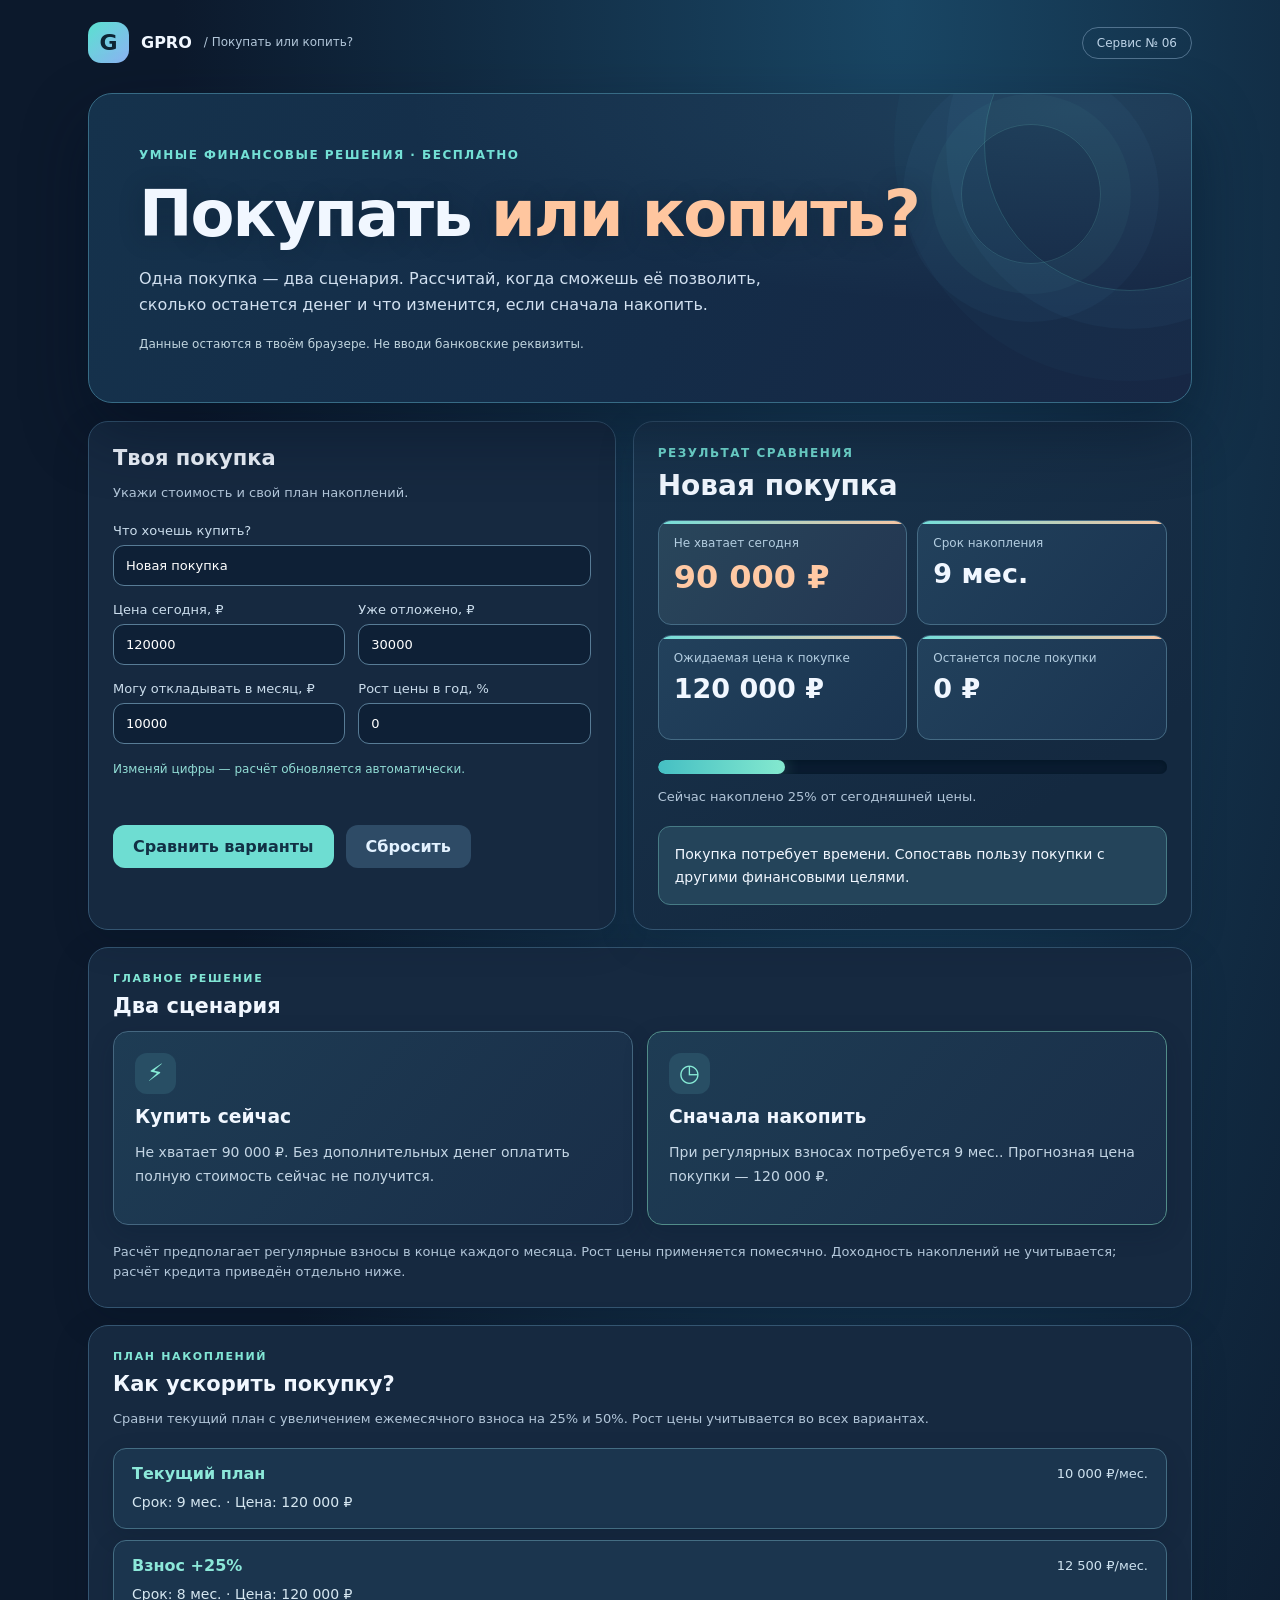
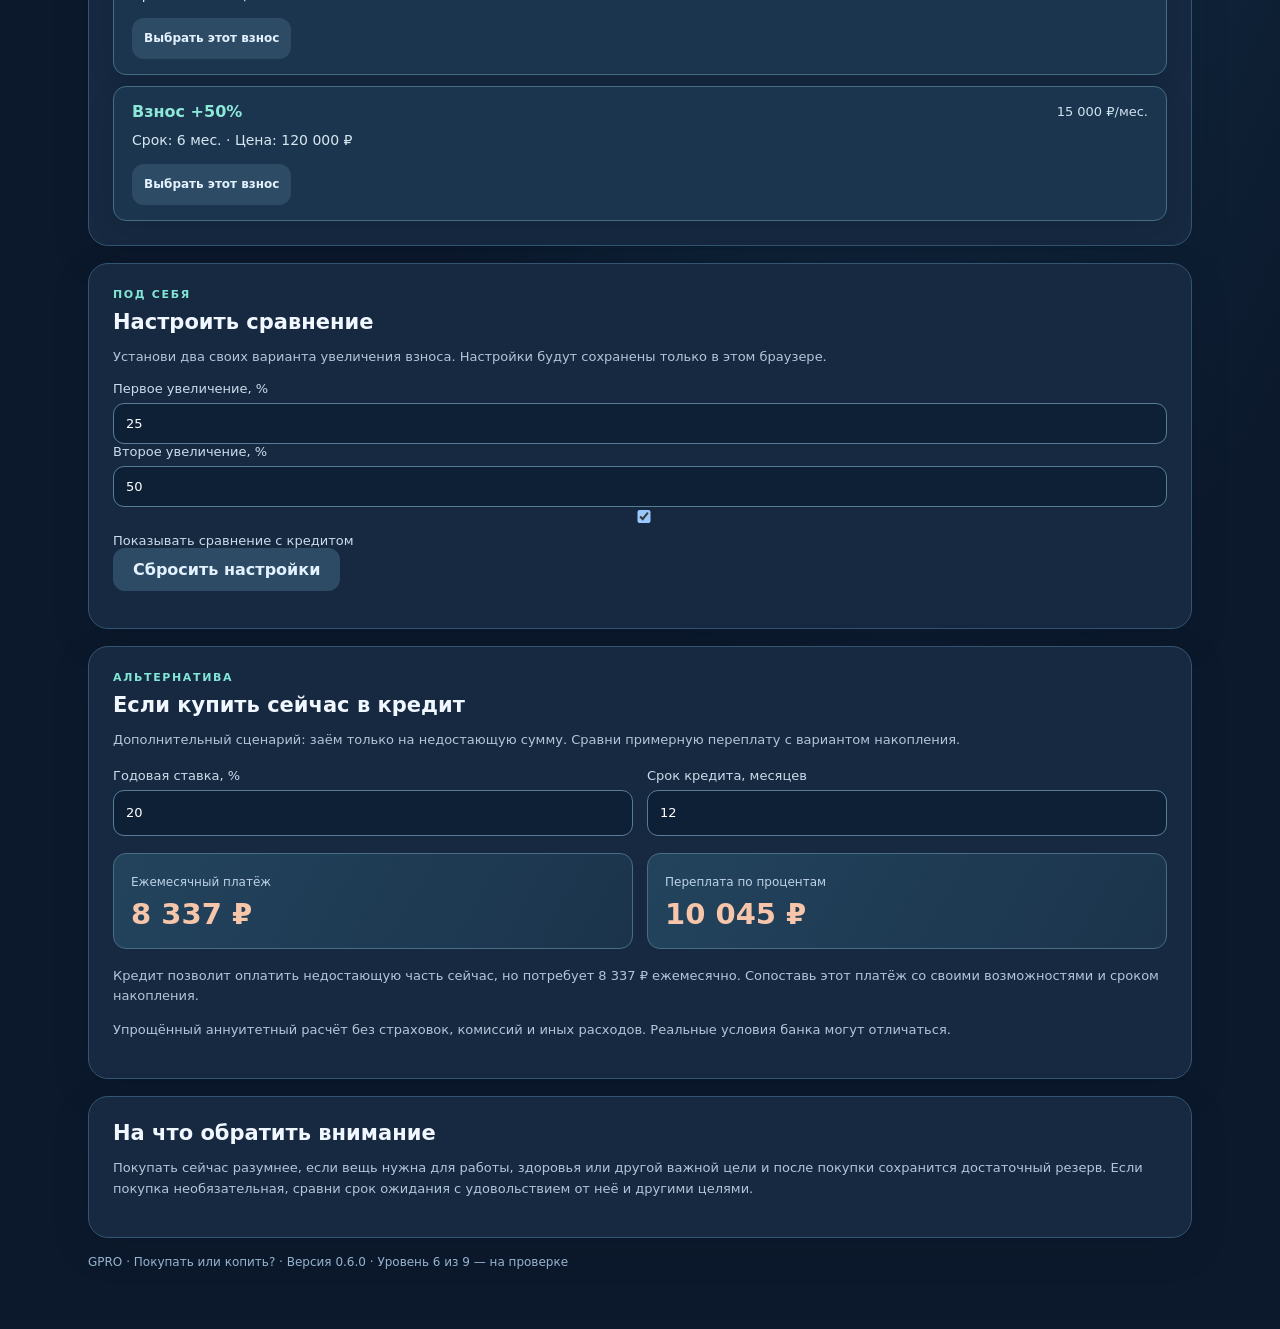
==== buy-or-save/index.html @ be6250c2 "fix(buy-or-save): link credit visibility setting to section" ====
<!doctype html><html lang="ru"><head><meta charset="utf-8"><meta name="viewport" content="width=device-width,initial-scale=1"><meta name="theme-color" content="#102238"><meta name="description" content="Покупать или копить? Бесплатный калькулятор GPRO для планирования крупных покупок."><title>Покупать или копить? — GPRO</title><link rel="stylesheet" href="./css/style.css?v=0.6.0"></head><body><main class="shell"><header class="top"><div class="brand"><span class="mark">G</span><b>GPRO</b><span class="muted">/ Покупать или копить?</span></div><span class="tag">Сервис № 06</span></header><section class="hero"><span class="hero-orbit" aria-hidden="true"></span><span class="eyebrow">Умные финансовые решения · Бесплатно</span><h1>Покупать <em>или копить?</em></h1><p>Одна покупка — два сценария. Рассчитай, когда сможешь её позволить, сколько останется денег и что изменится, если сначала накопить.</p><span class="hint">Данные остаются в твоём браузере. Не вводи банковские реквизиты.</span></section><section class="layout"><section class="panel"><h2>Твоя покупка</h2><p class="muted">Укажи стоимость и свой план накоплений.</p><form id="calculator"><label>Что хочешь купить?<input id="item" maxlength="75" placeholder="Например, ноутбук" value="Новая покупка"></label><div class="two"><label>Цена сегодня, ₽<input id="price" type="number" min="1" max="1000000000" step="0.01" value="120000" required></label><label>Уже отложено, ₽<input id="savings" type="number" min="0" max="1000000000" step="0.01" value="30000" required></label></div><div class="two"><label>Могу откладывать в месяц, ₽<input id="monthly" type="number" min="0" max="1000000000" step="0.01" value="10000" required></label><label>Рост цены в год, %<input id="growth" type="number" min="-30" max="100" step="0.1" value="0" required></label></div><p class="form-tip">Изменяй цифры — расчёт обновляется автоматически.</p><p class="error" id="error" role="alert"></p><div class="actions"><button class="button" type="submit">Сравнить варианты</button><button class="button secondary" type="button" id="reset">Сбросить</button></div></form></section><section class="panel output" aria-live="polite"><span class="eyebrow">Результат сравнения</span><h2 id="purchaseTitle">Новая покупка</h2><div class="metrics"><article class="metric-primary"><span>Не хватает сегодня</span><strong id="shortfall">—</strong></article><article><span>Срок накопления</span><strong id="months">—</strong></article><article><span>Ожидаемая цена к покупке</span><strong id="futurePrice">—</strong></article><article><span>Останется после покупки</span><strong id="remaining">—</strong></article></div><div class="meter" role="progressbar" aria-label="Накоплено к текущей цене" aria-valuemin="0" aria-valuemax="100" aria-valuenow="0" id="meter"><span id="fill"></span></div><p class="muted" id="progressText">Введи параметры для расчёта.</p><div class="advice" id="advice">Проверь, как эта покупка вписывается в твой бюджет.</div></section></section><section class="panel comparison"><span class="section-label">Главное решение</span><h2>Два сценария</h2><div class="scenario-grid"><article><span class="scenario-icon">⚡</span><h3>Купить сейчас</h3><p id="nowResult">Результат появится после расчёта.</p></article><article><span class="scenario-icon">◷</span><h3>Сначала накопить</h3><p id="waitResult">Результат появится после расчёта.</p></article></div><p class="muted">Расчёт предполагает регулярные взносы в конце каждого месяца. Рост цены применяется помесячно. Доходность накоплений не учитывается; расчёт кредита приведён отдельно ниже.</p></section><section class="panel alternatives"><span class="section-label">План накоплений</span><h2>Как ускорить покупку?</h2><p class="muted">Сравни текущий план с увеличением ежемесячного взноса на 25% и 50%. Рост цены учитывается во всех вариантах.</p><div id="alternativeRows" class="alternatives-list" aria-live="polite"></div></section><section class="panel personal"><span class="section-label">Под себя</span><h2>Настроить сравнение</h2><p class="muted">Установи два своих варианта увеличения взноса. Настройки будут сохранены только в этом браузере.</p><div class="personal-grid"><label>Первое увеличение, %<input id="increaseOne" type="number" min="1" max="300" step="1" value="25"></label><label>Второе увеличение, %<input id="increaseTwo" type="number" min="1" max="300" step="1" value="50"></label></div><label class="check-line"><input type="checkbox" id="showLoan" checked><span>Показывать сравнение с кредитом</span></label><div class="personal-actions"><button type="button" class="button secondary" id="resetPersonal">Сбросить настройки</button></div><p class="muted" id="personalStatus" role="status"></p></section><section class="panel credit" id="loanSection"><span class="section-label">Альтернатива</span><h2>Если купить сейчас в кредит</h2><p class="muted">Дополнительный сценарий: заём только на недостающую сумму. Сравни примерную переплату с вариантом накопления.</p><div class="credit-fields"><label>Годовая ставка, %<input id="loanRate" type="number" min="0" max="100" step="0.1" value="20"></label><label>Срок кредита, месяцев<input id="loanTerm" type="number" min="1" max="120" step="1" value="12"></label></div><div class="credit-stats"><div><span>Ежемесячный платёж</span><strong id="loanPayment">—</strong></div><div><span>Переплата по процентам</span><strong id="loanOverpayment">—</strong></div></div><p class="muted" id="loanAdvice">Укажи ставку и срок кредита для сравнения.</p><p class="muted">Упрощённый аннуитетный расчёт без страховок, комиссий и иных расходов. Реальные условия банка могут отличаться.</p></section><section class="panel"><h2>На что обратить внимание</h2><p class="muted">Покупать сейчас разумнее, если вещь нужна для работы, здоровья или другой важной цели и после покупки сохранится достаточный резерв. Если покупка необязательная, сравни срок ожидания с удовольствием от неё и другими целями.</p></section><footer>GPRO · Покупать или копить? · Версия 0.6.0 · Уровень 6 из 9 — на проверке</footer></main><script src="./js/app.js?v=0.6.0"></script></body></html>
---- buy-or-save/css/style.css ----
:root{font-family:Inter,system-ui,-apple-system,Segoe UI,sans-serif;background:#0c192c;color:#f1f7ff;color-scheme:dark}*{box-sizing:border-box}body{margin:0;background:radial-gradient(ellipse at 70% 0%,#194664 0%,transparent 57%),#0c192c}button,input{font:inherit}.shell{max-width:1140px;margin:auto;padding:22px 18px 60px}.top,.brand,.actions{display:flex;align-items:center;gap:12px}.top{justify-content:space-between}.brand .muted{font-size:12px}.mark{display:grid;place-items:center;background:linear-gradient(135deg,#5ae1d0,#8db2f4);color:#0d2534;width:41px;height:41px;border-radius:13px;font-size:22px;font-weight:900}.tag{font-size:12px;color:#bcd2e6;border:1px solid #51728e;border-radius:50px;padding:8px 14px}.muted{color:#b2c6d9;line-height:1.6;font-size:13px}.hero{position:relative;overflow:hidden;border:1px solid #376b85;border-radius:24px;background:linear-gradient(118deg,#15324c,#142c48 55%,#172744);padding:clamp(24px,5vw,50px);margin:30px 0 18px;box-shadow:0 20px 52px #040e1f66}.hero:after{content:"";position:absolute;right:-85px;top:-95px;width:290px;height:290px;border:1px solid #69dcd734;border-radius:50%;box-shadow:0 0 0 38px #66bce80b,0 0 0 90px #66bce806}.eyebrow{color:#73e0d5;font-size:12px;letter-spacing:1.5px;text-transform:uppercase;font-weight:800}h1{font-size:clamp(38px,6vw,64px);letter-spacing:-2px;line-height:1.05;margin:18px 0}h1 em{font-style:normal;color:#f5be93}.hero p{font-size:16px;max-width:670px;color:#d1e0f0;line-height:1.6}.hint{font-size:12px;color:#c1d5df}.layout{display:grid;grid-template-columns:1fr 1.06fr;gap:17px}.panel{background:#162940;border:1px solid #345571;border-radius:20px;padding:24px;margin-bottom:17px;min-width:0}.panel h2{margin:0 0 13px;font-size:21px}form{display:grid;gap:16px;margin-top:19px}label{display:grid;gap:7px;font-size:13px;color:#cbddec}.two{display:grid;grid-template-columns:repeat(2,minmax(0,1fr));gap:13px}input{width:100%;min-width:0;border:1px solid #587c96;border-radius:11px;background:#0e2036;color:#fff;padding:12px}input:focus-visible,button:focus-visible{outline:2px solid #70dbd3;outline-offset:2px}.button{border:0;border-radius:12px;background:#6eddd2;color:#123045;font-weight:800;padding:12px 20px;cursor:pointer}.button.secondary{background:#2e4b66;color:#e3f2ff}.error{color:#ffaf9c;min-height:15px;font-size:13px;margin:0}.metrics{display:grid;grid-template-columns:repeat(2,minmax(0,1fr));gap:10px;margin:18px 0}.metrics article{background:#1c3651;border:1px solid #456b84;border-radius:13px;padding:15px}.metrics span{display:block;color:#b3cde0;font-size:12px}.metrics strong{font-size:clamp(19px,3vw,27px);display:block;overflow-wrap:anywhere;margin-top:8px}.metrics article:first-child strong{color:#ffc9a4}.meter{background:#0a1c30;border-radius:30px;height:12px;overflow:hidden;margin-top:20px}.meter span{display:block;width:0%;height:100%;border-radius:30px;background:linear-gradient(90deg,#3bafc0,#84dfce)}.advice{background:#24445a;border:1px solid #477b85;border-radius:12px;padding:16px;font-size:14px;line-height:1.6;margin-top:18px}.scenario-grid{display:grid;grid-template-columns:repeat(2,minmax(0,1fr));gap:14px}.scenario-grid article{border:1px solid #456780;background:#1a334e;border-radius:15px;padding:21px}.scenario-grid h3{margin:12px 0}.scenario-grid p{color:#c3d5e4;line-height:1.7;font-size:14px}.scenario-icon{display:grid;place-items:center;background:#284e64;border-radius:12px;width:41px;height:41px;color:#87ebd6;font-size:24px}.comparison>.muted{margin:17px 0 0}footer{font-size:12px;color:#97b4ce}@media(max-width:770px){.layout{grid-template-columns:1fr}.shell{padding:15px 13px 45px}.panel{padding:19px}.hero{margin-top:24px}}@media(max-width:450px){.two,.scenario-grid{grid-template-columns:1fr}.hero h1{letter-spacing:-1px}.actions .button{flex:1}.brand .muted{display:none}}@media(hover:hover){.button:hover{filter:brightness(1.07)}}@media(prefers-reduced-motion:reduce){*{scroll-behavior:auto!important}}
.credit-fields,.credit-stats{display:grid;grid-template-columns:repeat(2,minmax(0,1fr));gap:14px;margin:17px 0}.credit-fields input{min-height:46px}.credit-stats>div{background:#1d3954;border:1px solid #496d86;padding:17px;border-radius:13px}.credit-stats span{font-size:12px;color:#bdd2e6}.credit-stats strong{display:block;overflow-wrap:anywhere;font-size:clamp(20px,3vw,29px);color:#f7c6aa;margin-top:7px}@media(max-width:490px){.credit-fields,.credit-stats{grid-template-columns:1fr}}

/* Level 3: contribution alternatives */
.alternatives-list{display:grid;gap:11px;margin-top:18px}.alternative-row{background:#1b354e;border:1px solid #446d83;border-radius:13px;padding:15px 18px}.alternative-heading{display:flex;justify-content:space-between;align-items:center;gap:12px;flex-wrap:wrap}.alternative-heading strong{color:#8ce8d9}.alternative-heading span{font-size:13px;color:#cee2ef}.alternative-row p{font-size:14px;color:#d6e7f1;margin:9px 0 0;line-height:1.5}@media(max-width:460px){.alternative-heading{align-items:flex-start;flex-direction:column;gap:5px}}

/* Level 4: instant calculation and one-click scenario selection */
.form-tip{font-size:12px;line-height:1.5;color:#91dcd4;margin:0}.apply-alternative{font-size:12px;padding:9px 12px;margin-top:13px;min-height:41px}.alternative-row:focus-within{border-color:#73dacd}.button:active{transform:translateY(1px)}@media(max-width:450px){.apply-alternative{width:100%}}

/* Level 5: visual polish of approved design #4 */
.hero{position:relative;isolation:isolate;box-shadow:0 28px 65px #04102077}
.hero:before{content:"";position:absolute;inset:0;background:radial-gradient(ellipse at 90% 5%,#4b9cb333,transparent 48%);pointer-events:none;z-index:-1}
.hero-orbit{position:absolute;width:140px;height:140px;border-radius:50%;right:90px;top:30px;border:1px solid #7bdfd42e;box-shadow:0 0 0 30px #6adaca0a,0 0 0 58px #73c2eb09;pointer-events:none}
.hero h1{position:relative;text-shadow:0 2px 25px #09152350}
.hero h1 em{color:#ffc69f}
.panel{box-shadow:0 12px 36px #05142530}
.section-label{display:block;font-size:11px;letter-spacing:1.65px;text-transform:uppercase;font-weight:800;color:#81e6d5;margin-bottom:9px}
.output{background:linear-gradient(145deg,#19344d,#142940 75%)}
.output>.eyebrow{display:block;margin-bottom:9px}
.output h2{font-size:clamp(21px,3vw,28px);overflow-wrap:anywhere}
.metrics article{position:relative;overflow:hidden;background:linear-gradient(130deg,#22415c,#1a3450);min-height:105px}
.metrics article:before{content:"";position:absolute;left:0;right:0;top:0;height:3px;background:linear-gradient(90deg,#73deda,#f7c5a3)}
.metrics article.metric-primary{background:linear-gradient(125deg,#29465b,#233651)}
.metrics .metric-primary strong{color:#ffd0a9;font-size:clamp(24px,3.7vw,32px)}
.meter{height:14px;box-shadow:inset 0 2px 6px #041727}
.meter span{background:linear-gradient(90deg,#45bfc3,#84e9cf);box-shadow:0 0 17px #7decd153;transition:width .24s ease}
.scenario-grid article{background:linear-gradient(130deg,#1e3c54,#192e48);box-shadow:0 8px 24px #06172b33}
.scenario-grid article:nth-child(2){border-color:#528d89}
.alternative-row{transition:border-color .18s ease,transform .18s ease;box-shadow:0 7px 24px #03122425}
.credit-stats>div{background:linear-gradient(120deg,#23435d,#1b344c)}
@media(hover:hover){.alternative-row:hover{border-color:#78cecd;transform:translateY(-1px)}}
@media(max-width:520px){.hero-orbit{right:-30px;top:25px}.metrics article{min-height:93px}.hero h1{letter-spacing:-1.3px}}
@media(prefers-reduced-motion:reduce){.meter span,.alternative-row{transition:none}}
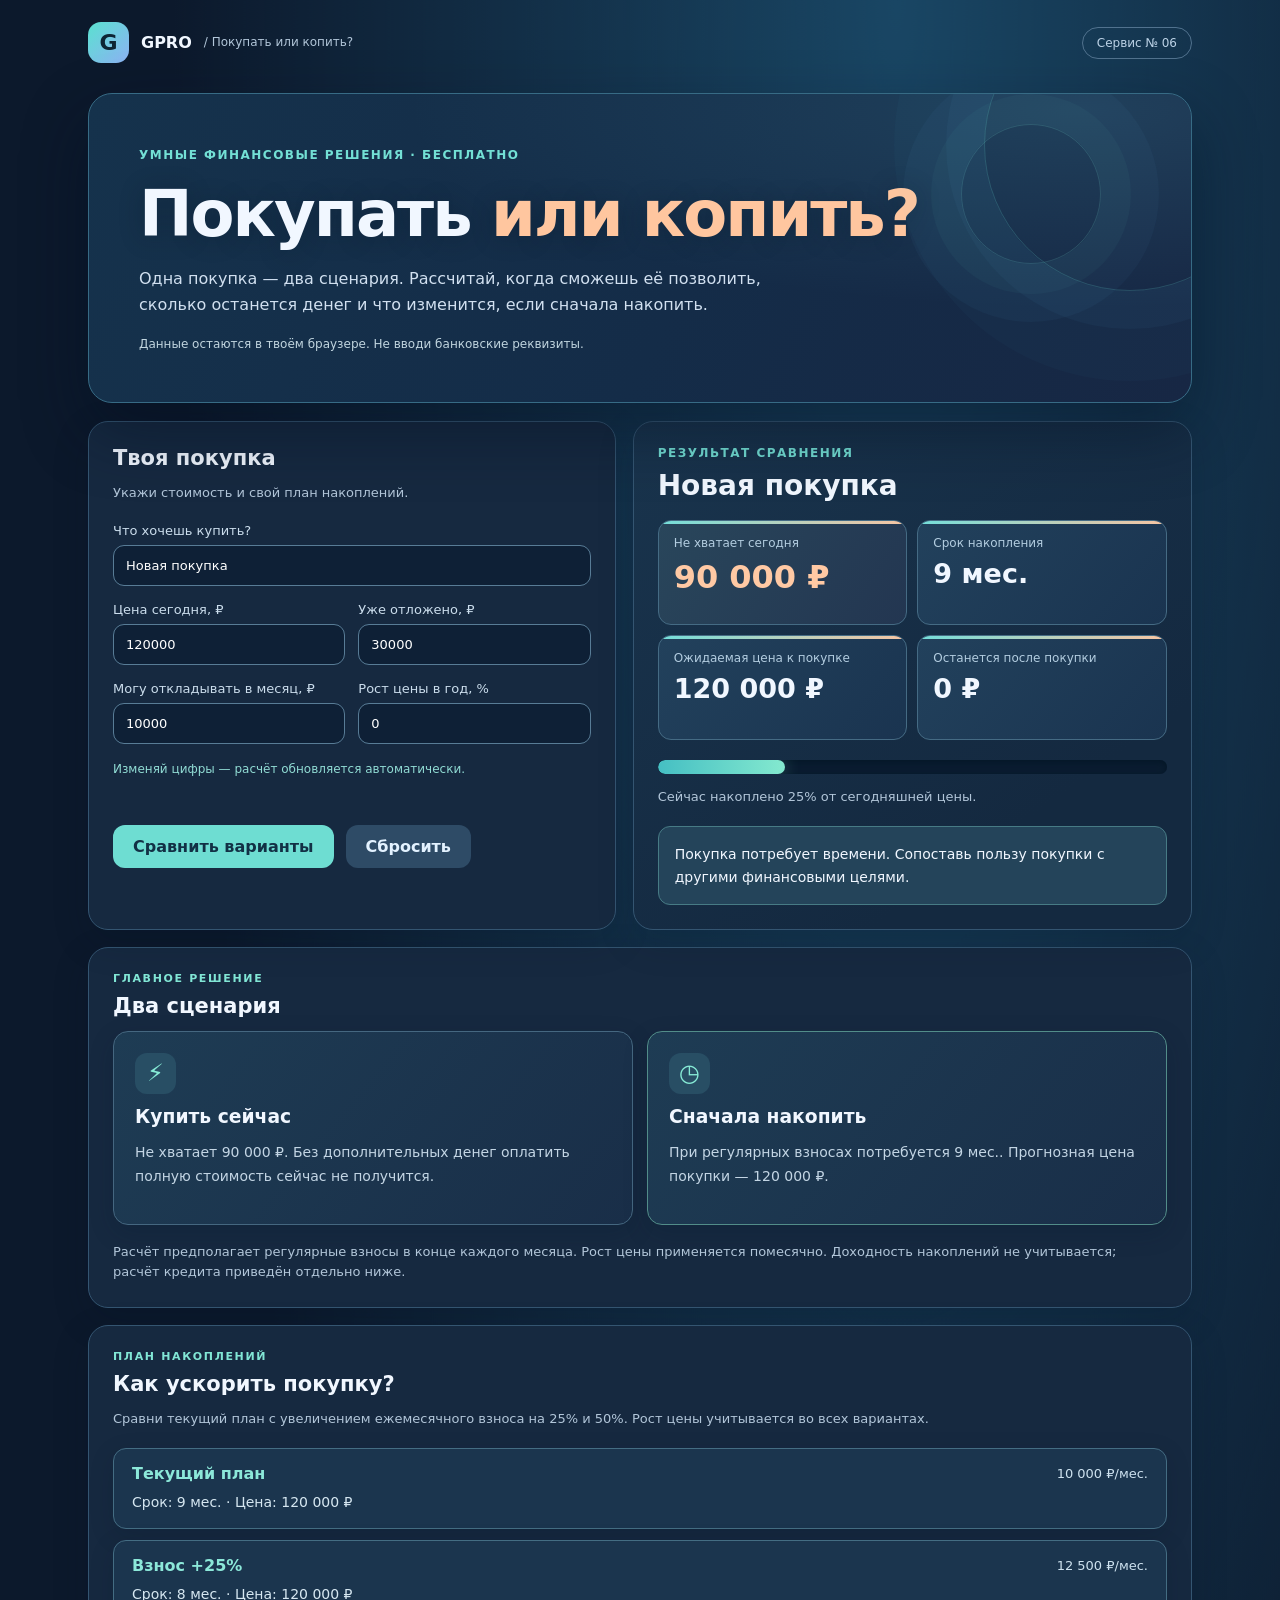
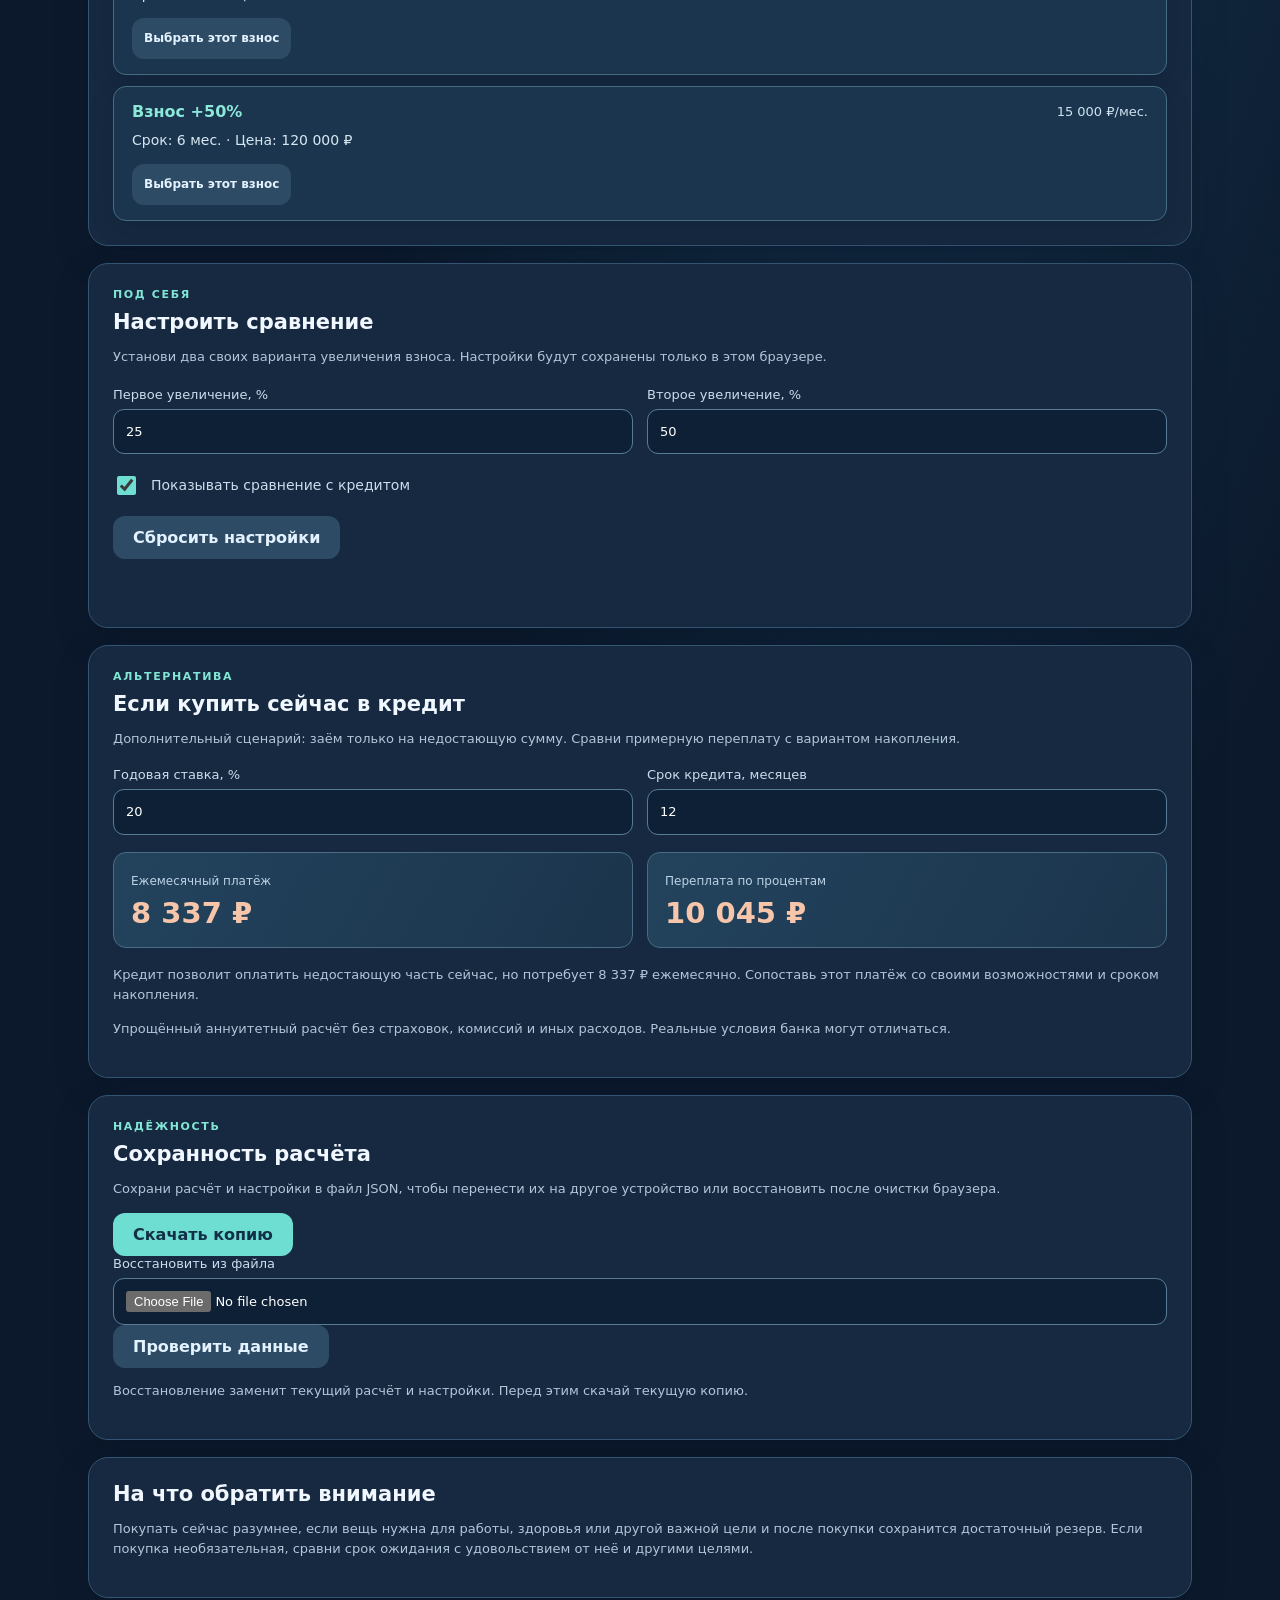
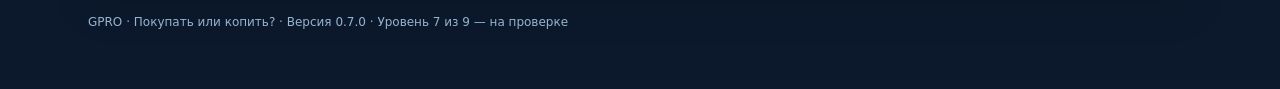
==== commit f46c2320: "feat(buy-or-save): level seven backup and integrity UI" ====
--- a/buy-or-save/index.html
+++ b/buy-or-save/index.html
@@ -1 +1 @@
-<!doctype html><html lang="ru"><head><meta charset="utf-8"><meta name="viewport" content="width=device-width,initial-scale=1"><meta name="theme-color" content="#102238"><meta name="description" content="Покупать или копить? Бесплатный калькулятор GPRO для планирования крупных покупок."><title>Покупать или копить? — GPRO</title><link rel="stylesheet" href="./css/style.css?v=0.6.0"></head><body><main class="shell"><header class="top"><div class="brand"><span class="mark">G</span><b>GPRO</b><span class="muted">/ Покупать или копить?</span></div><span class="tag">Сервис № 06</span></header><section class="hero"><span class="hero-orbit" aria-hidden="true"></span><span class="eyebrow">Умные финансовые решения · Бесплатно</span><h1>Покупать <em>или копить?</em></h1><p>Одна покупка — два сценария. Рассчитай, когда сможешь её позволить, сколько останется денег и что изменится, если сначала накопить.</p><span class="hint">Данные остаются в твоём браузере. Не вводи банковские реквизиты.</span></section><section class="layout"><section class="panel"><h2>Твоя покупка</h2><p class="muted">Укажи стоимость и свой план накоплений.</p><form id="calculator"><label>Что хочешь купить?<input id="item" maxlength="75" placeholder="Например, ноутбук" value="Новая покупка"></label><div class="two"><label>Цена сегодня, ₽<input id="price" type="number" min="1" max="1000000000" step="0.01" value="120000" required></label><label>Уже отложено, ₽<input id="savings" type="number" min="0" max="1000000000" step="0.01" value="30000" required></label></div><div class="two"><label>Могу откладывать в месяц, ₽<input id="monthly" type="number" min="0" max="1000000000" step="0.01" value="10000" required></label><label>Рост цены в год, %<input id="growth" type="number" min="-30" max="100" step="0.1" value="0" required></label></div><p class="form-tip">Изменяй цифры — расчёт обновляется автоматически.</p><p class="error" id="error" role="alert"></p><div class="actions"><button class="button" type="submit">Сравнить варианты</button><button class="button secondary" type="button" id="reset">Сбросить</button></div></form></section><section class="panel output" aria-live="polite"><span class="eyebrow">Результат сравнения</span><h2 id="purchaseTitle">Новая покупка</h2><div class="metrics"><article class="metric-primary"><span>Не хватает сегодня</span><strong id="shortfall">—</strong></article><article><span>Срок накопления</span><strong id="months">—</strong></article><article><span>Ожидаемая цена к покупке</span><strong id="futurePrice">—</strong></article><article><span>Останется после покупки</span><strong id="remaining">—</strong></article></div><div class="meter" role="progressbar" aria-label="Накоплено к текущей цене" aria-valuemin="0" aria-valuemax="100" aria-valuenow="0" id="meter"><span id="fill"></span></div><p class="muted" id="progressText">Введи параметры для расчёта.</p><div class="advice" id="advice">Проверь, как эта покупка вписывается в твой бюджет.</div></section></section><section class="panel comparison"><span class="section-label">Главное решение</span><h2>Два сценария</h2><div class="scenario-grid"><article><span class="scenario-icon">⚡</span><h3>Купить сейчас</h3><p id="nowResult">Результат появится после расчёта.</p></article><article><span class="scenario-icon">◷</span><h3>Сначала накопить</h3><p id="waitResult">Результат появится после расчёта.</p></article></div><p class="muted">Расчёт предполагает регулярные взносы в конце каждого месяца. Рост цены применяется помесячно. Доходность накоплений не учитывается; расчёт кредита приведён отдельно ниже.</p></section><section class="panel alternatives"><span class="section-label">План накоплений</span><h2>Как ускорить покупку?</h2><p class="muted">Сравни текущий план с увеличением ежемесячного взноса на 25% и 50%. Рост цены учитывается во всех вариантах.</p><div id="alternativeRows" class="alternatives-list" aria-live="polite"></div></section><section class="panel personal"><span class="section-label">Под себя</span><h2>Настроить сравнение</h2><p class="muted">Установи два своих варианта увеличения взноса. Настройки будут сохранены только в этом браузере.</p><div class="personal-grid"><label>Первое увеличение, %<input id="increaseOne" type="number" min="1" max="300" step="1" value="25"></label><label>Второе увеличение, %<input id="increaseTwo" type="number" min="1" max="300" step="1" value="50"></label></div><label class="check-line"><input type="checkbox" id="showLoan" checked><span>Показывать сравнение с кредитом</span></label><div class="personal-actions"><button type="button" class="button secondary" id="resetPersonal">Сбросить настройки</button></div><p class="muted" id="personalStatus" role="status"></p></section><section class="panel credit" id="loanSection"><span class="section-label">Альтернатива</span><h2>Если купить сейчас в кредит</h2><p class="muted">Дополнительный сценарий: заём только на недостающую сумму. Сравни примерную переплату с вариантом накопления.</p><div class="credit-fields"><label>Годовая ставка, %<input id="loanRate" type="number" min="0" max="100" step="0.1" value="20"></label><label>Срок кредита, месяцев<input id="loanTerm" type="number" min="1" max="120" step="1" value="12"></label></div><div class="credit-stats"><div><span>Ежемесячный платёж</span><strong id="loanPayment">—</strong></div><div><span>Переплата по процентам</span><strong id="loanOverpayment">—</strong></div></div><p class="muted" id="loanAdvice">Укажи ставку и срок кредита для сравнения.</p><p class="muted">Упрощённый аннуитетный расчёт без страховок, комиссий и иных расходов. Реальные условия банка могут отличаться.</p></section><section class="panel"><h2>На что обратить внимание</h2><p class="muted">Покупать сейчас разумнее, если вещь нужна для работы, здоровья или другой важной цели и после покупки сохранится достаточный резерв. Если покупка необязательная, сравни срок ожидания с удовольствием от неё и другими целями.</p></section><footer>GPRO · Покупать или копить? · Версия 0.6.0 · Уровень 6 из 9 — на проверке</footer></main><script src="./js/app.js?v=0.6.0"></script></body></html>+<!doctype html><html lang="ru"><head><meta charset="utf-8"><meta name="viewport" content="width=device-width,initial-scale=1"><meta name="theme-color" content="#102238"><meta name="description" content="Покупать или копить? Бесплатный калькулятор GPRO для планирования крупных покупок."><title>Покупать или копить? — GPRO</title><link rel="stylesheet" href="./css/style.css?v=0.7.0"></head><body><main class="shell"><header class="top"><div class="brand"><span class="mark">G</span><b>GPRO</b><span class="muted">/ Покупать или копить?</span></div><span class="tag">Сервис № 06</span></header><section class="hero"><span class="hero-orbit" aria-hidden="true"></span><span class="eyebrow">Умные финансовые решения · Бесплатно</span><h1>Покупать <em>или копить?</em></h1><p>Одна покупка — два сценария. Рассчитай, когда сможешь её позволить, сколько останется денег и что изменится, если сначала накопить.</p><span class="hint">Данные остаются в твоём браузере. Не вводи банковские реквизиты.</span></section><section class="layout"><section class="panel"><h2>Твоя покупка</h2><p class="muted">Укажи стоимость и свой план накоплений.</p><form id="calculator"><label>Что хочешь купить?<input id="item" maxlength="75" placeholder="Например, ноутбук" value="Новая покупка"></label><div class="two"><label>Цена сегодня, ₽<input id="price" type="number" min="1" max="1000000000" step="0.01" value="120000" required></label><label>Уже отложено, ₽<input id="savings" type="number" min="0" max="1000000000" step="0.01" value="30000" required></label></div><div class="two"><label>Могу откладывать в месяц, ₽<input id="monthly" type="number" min="0" max="1000000000" step="0.01" value="10000" required></label><label>Рост цены в год, %<input id="growth" type="number" min="-30" max="100" step="0.1" value="0" required></label></div><p class="form-tip">Изменяй цифры — расчёт обновляется автоматически.</p><p class="error" id="error" role="alert"></p><div class="actions"><button class="button" type="submit">Сравнить варианты</button><button class="button secondary" type="button" id="reset">Сбросить</button></div></form></section><section class="panel output" aria-live="polite"><span class="eyebrow">Результат сравнения</span><h2 id="purchaseTitle">Новая покупка</h2><div class="metrics"><article class="metric-primary"><span>Не хватает сегодня</span><strong id="shortfall">—</strong></article><article><span>Срок накопления</span><strong id="months">—</strong></article><article><span>Ожидаемая цена к покупке</span><strong id="futurePrice">—</strong></article><article><span>Останется после покупки</span><strong id="remaining">—</strong></article></div><div class="meter" role="progressbar" aria-label="Накоплено к текущей цене" aria-valuemin="0" aria-valuemax="100" aria-valuenow="0" id="meter"><span id="fill"></span></div><p class="muted" id="progressText">Введи параметры для расчёта.</p><div class="advice" id="advice">Проверь, как эта покупка вписывается в твой бюджет.</div></section></section><section class="panel comparison"><span class="section-label">Главное решение</span><h2>Два сценария</h2><div class="scenario-grid"><article><span class="scenario-icon">⚡</span><h3>Купить сейчас</h3><p id="nowResult">Результат появится после расчёта.</p></article><article><span class="scenario-icon">◷</span><h3>Сначала накопить</h3><p id="waitResult">Результат появится после расчёта.</p></article></div><p class="muted">Расчёт предполагает регулярные взносы в конце каждого месяца. Рост цены применяется помесячно. Доходность накоплений не учитывается; расчёт кредита приведён отдельно ниже.</p></section><section class="panel alternatives"><span class="section-label">План накоплений</span><h2>Как ускорить покупку?</h2><p class="muted">Сравни текущий план с увеличением ежемесячного взноса на 25% и 50%. Рост цены учитывается во всех вариантах.</p><div id="alternativeRows" class="alternatives-list" aria-live="polite"></div></section><section class="panel personal"><span class="section-label">Под себя</span><h2>Настроить сравнение</h2><p class="muted">Установи два своих варианта увеличения взноса. Настройки будут сохранены только в этом браузере.</p><div class="personal-grid"><label>Первое увеличение, %<input id="increaseOne" type="number" min="1" max="300" step="1" value="25"></label><label>Второе увеличение, %<input id="increaseTwo" type="number" min="1" max="300" step="1" value="50"></label></div><label class="check-line"><input type="checkbox" id="showLoan" checked><span>Показывать сравнение с кредитом</span></label><div class="personal-actions"><button type="button" class="button secondary" id="resetPersonal">Сбросить настройки</button></div><p class="muted" id="personalStatus" role="status"></p></section><section class="panel credit" id="loanSection"><span class="section-label">Альтернатива</span><h2>Если купить сейчас в кредит</h2><p class="muted">Дополнительный сценарий: заём только на недостающую сумму. Сравни примерную переплату с вариантом накопления.</p><div class="credit-fields"><label>Годовая ставка, %<input id="loanRate" type="number" min="0" max="100" step="0.1" value="20"></label><label>Срок кредита, месяцев<input id="loanTerm" type="number" min="1" max="120" step="1" value="12"></label></div><div class="credit-stats"><div><span>Ежемесячный платёж</span><strong id="loanPayment">—</strong></div><div><span>Переплата по процентам</span><strong id="loanOverpayment">—</strong></div></div><p class="muted" id="loanAdvice">Укажи ставку и срок кредита для сравнения.</p><p class="muted">Упрощённый аннуитетный расчёт без страховок, комиссий и иных расходов. Реальные условия банка могут отличаться.</p></section><section class="panel backup"><span class="section-label">Надёжность</span><h2>Сохранность расчёта</h2><p class="muted">Сохрани расчёт и настройки в файл JSON, чтобы перенести их на другое устройство или восстановить после очистки браузера.</p><div class="backup-actions"><button id="exportData" type="button" class="button">Скачать копию</button><label class="import-label">Восстановить из файла<input id="importData" type="file" accept=".json,application/json"></label><button id="validateData" type="button" class="button secondary">Проверить данные</button></div><p id="backupStatus" role="status" class="muted"></p><p class="muted">Восстановление заменит текущий расчёт и настройки. Перед этим скачай текущую копию.</p></section><section class="panel"><h2>На что обратить внимание</h2><p class="muted">Покупать сейчас разумнее, если вещь нужна для работы, здоровья или другой важной цели и после покупки сохранится достаточный резерв. Если покупка необязательная, сравни срок ожидания с удовольствием от неё и другими целями.</p></section><footer>GPRO · Покупать или копить? · Версия 0.7.0 · Уровень 7 из 9 — на проверке</footer></main><script src="./js/app.js?v=0.7.0"></script></body></html>
--- a/buy-or-save/css/style.css
+++ b/buy-or-save/css/style.css
@@ -31,3 +31,6 @@
 @media(hover:hover){.alternative-row:hover{border-color:#78cecd;transform:translateY(-1px)}}
 @media(max-width:520px){.hero-orbit{right:-30px;top:25px}.metrics article{min-height:93px}.hero h1{letter-spacing:-1.3px}}
 @media(prefers-reduced-motion:reduce){.meter span,.alternative-row{transition:none}}
+
+/* Level 6: personal settings in approved design 04 */
+.personal-grid{display:grid;grid-template-columns:repeat(2,minmax(0,1fr));gap:14px;margin:19px 0}.personal-grid input{min-height:45px}.check-line{display:flex;flex-direction:row;align-items:center;gap:12px;margin:18px 0;font-size:14px}.check-line input{width:19px;height:19px;accent-color:#6eddd2;flex-shrink:0}.personal-actions{display:flex;gap:10px}.personal #personalStatus{min-height:18px}[hidden]{display:none!important}@media(max-width:480px){.personal-grid{grid-template-columns:1fr}.personal-actions .button{width:100%}}
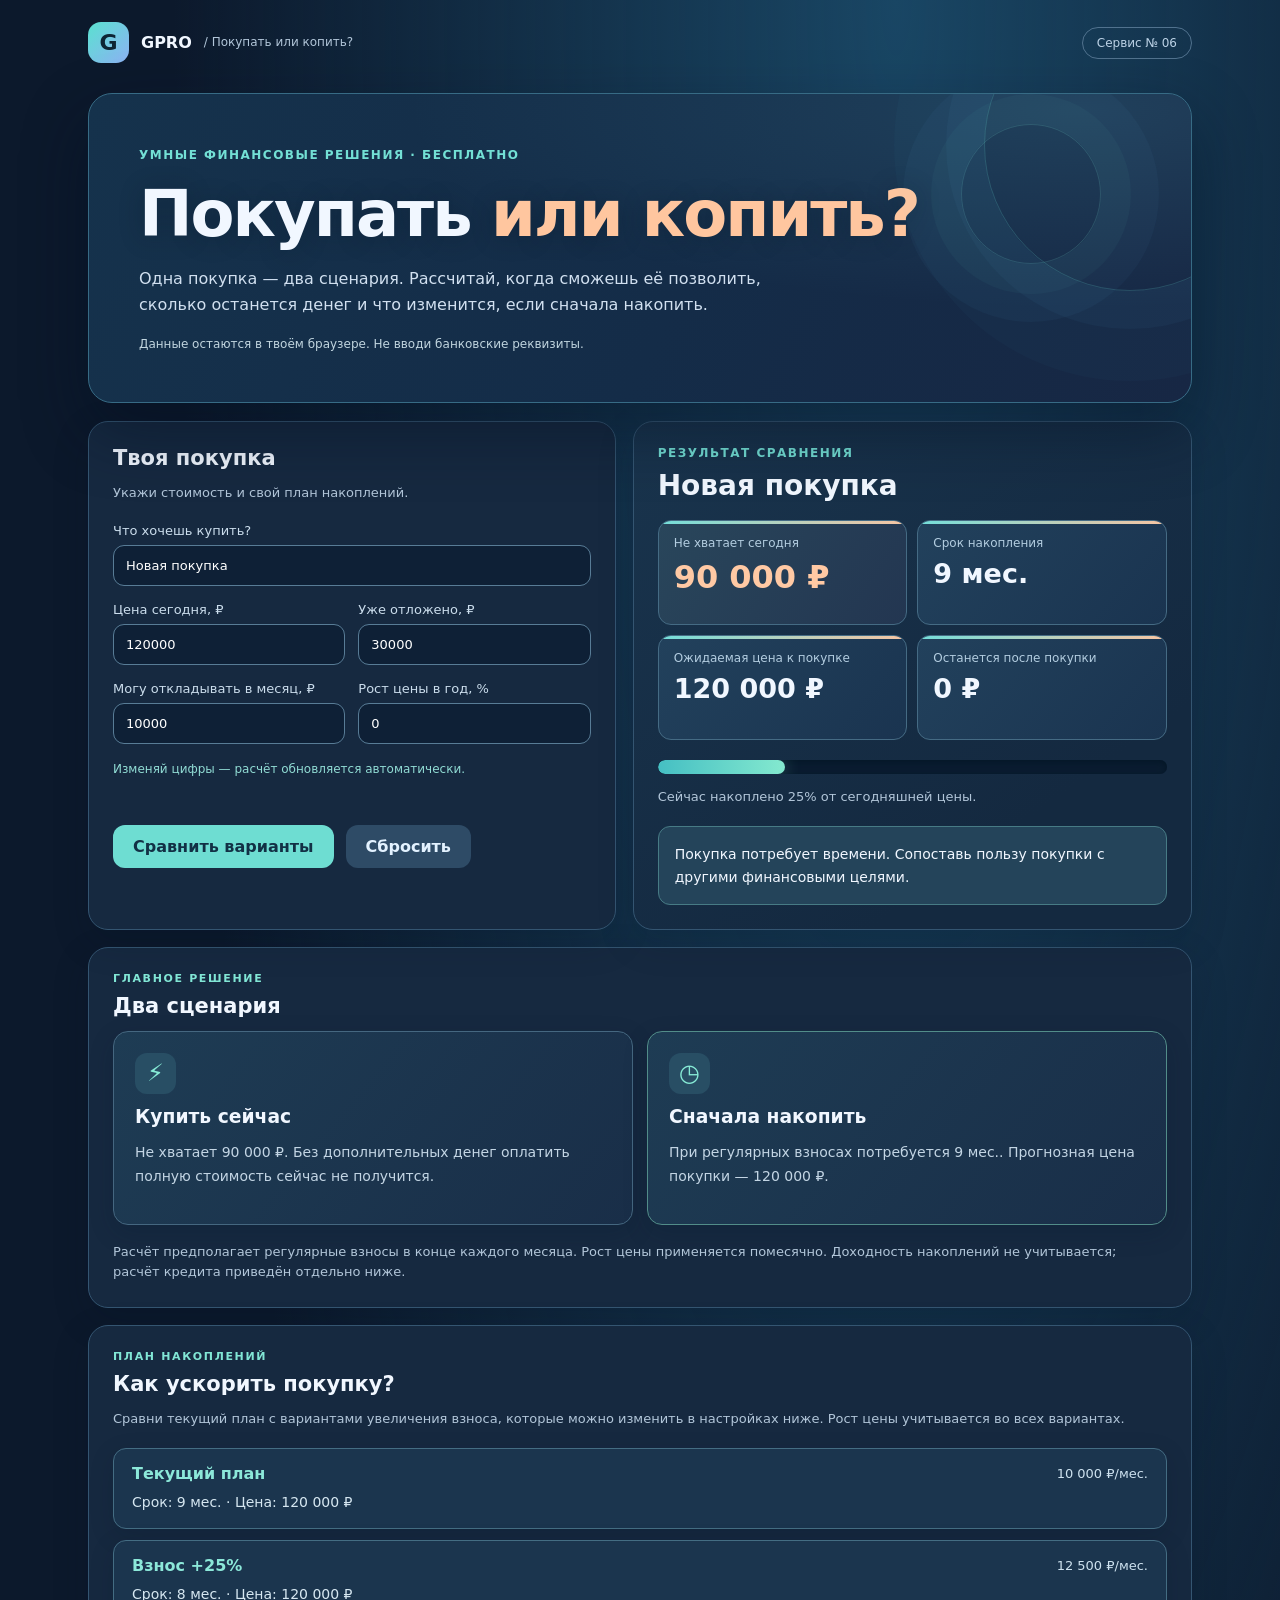
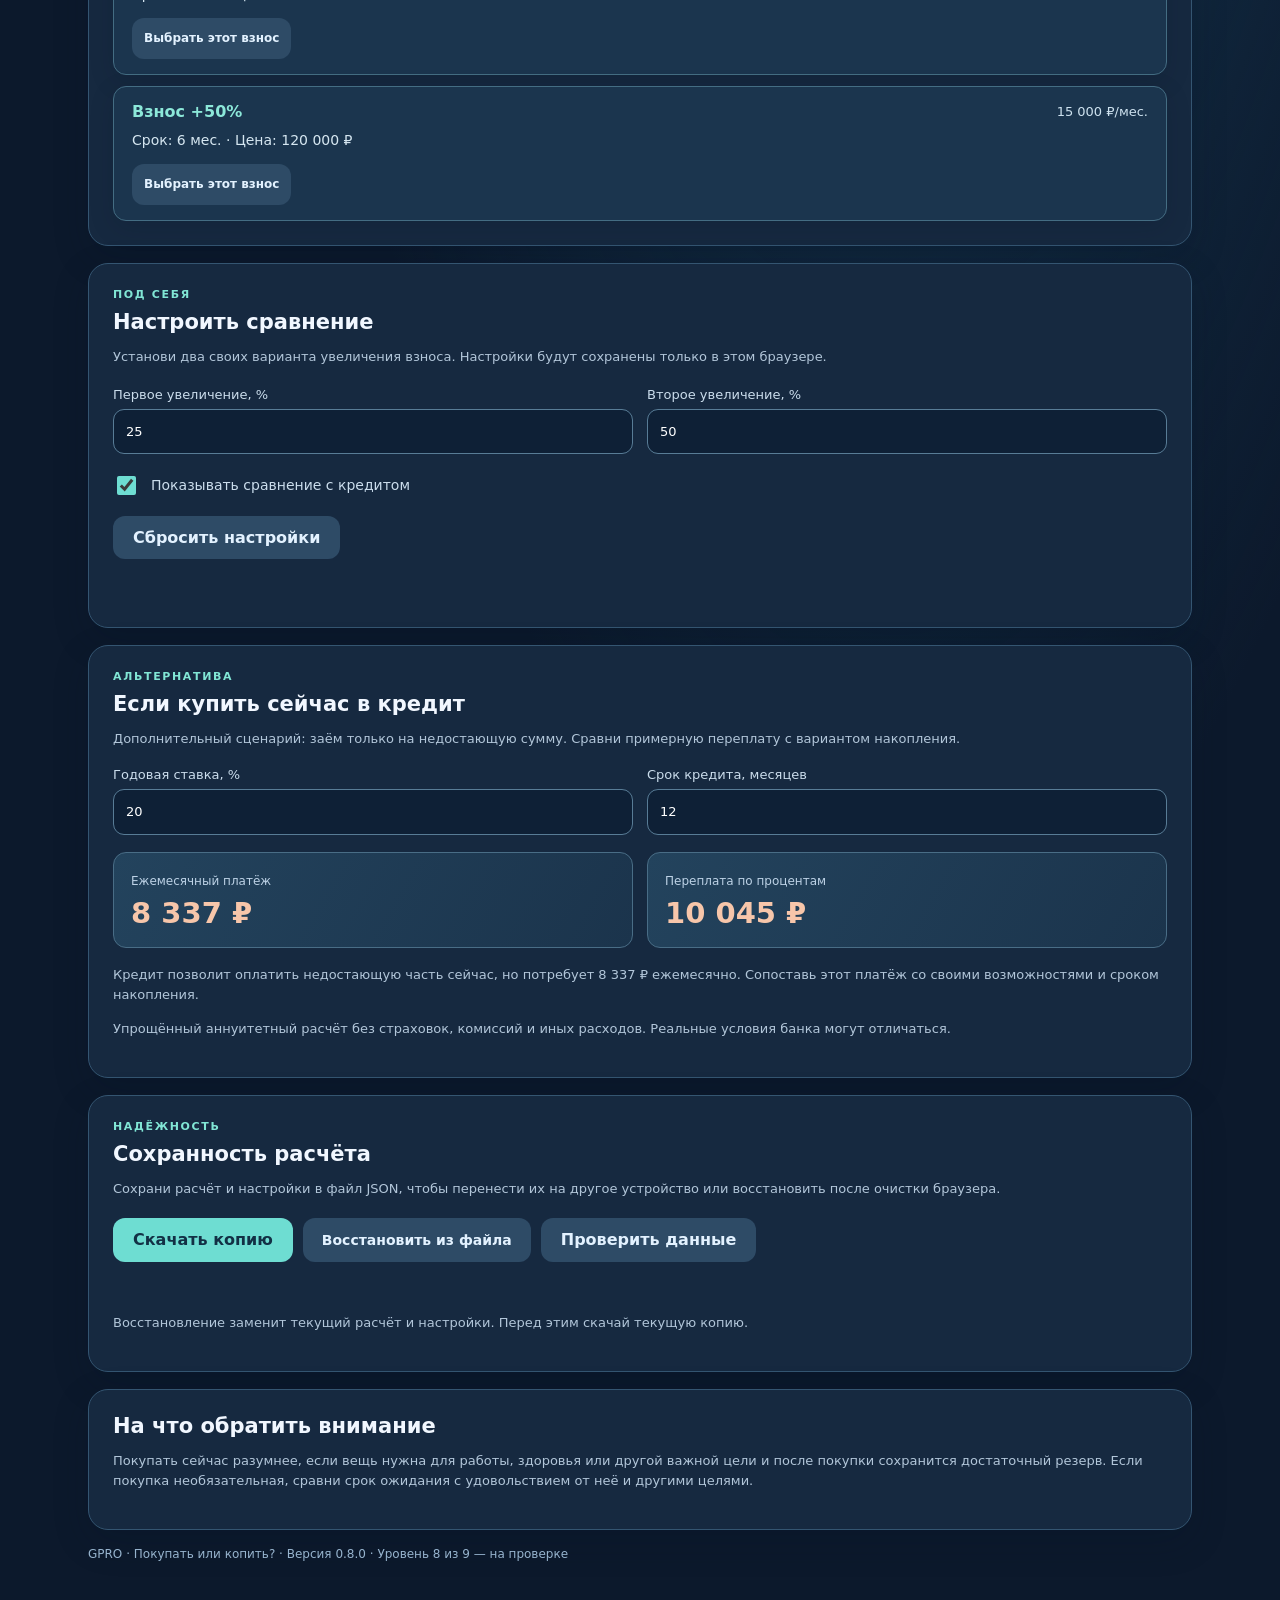
==== commit e19e76b3: "polish(buy-or-save): level 8 messages and accurate scenario copy" ====
--- a/buy-or-save/index.html
+++ b/buy-or-save/index.html
@@ -1 +1 @@
-<!doctype html><html lang="ru"><head><meta charset="utf-8"><meta name="viewport" content="width=device-width,initial-scale=1"><meta name="theme-color" content="#102238"><meta name="description" content="Покупать или копить? Бесплатный калькулятор GPRO для планирования крупных покупок."><title>Покупать или копить? — GPRO</title><link rel="stylesheet" href="./css/style.css?v=0.7.0"></head><body><main class="shell"><header class="top"><div class="brand"><span class="mark">G</span><b>GPRO</b><span class="muted">/ Покупать или копить?</span></div><span class="tag">Сервис № 06</span></header><section class="hero"><span class="hero-orbit" aria-hidden="true"></span><span class="eyebrow">Умные финансовые решения · Бесплатно</span><h1>Покупать <em>или копить?</em></h1><p>Одна покупка — два сценария. Рассчитай, когда сможешь её позволить, сколько останется денег и что изменится, если сначала накопить.</p><span class="hint">Данные остаются в твоём браузере. Не вводи банковские реквизиты.</span></section><section class="layout"><section class="panel"><h2>Твоя покупка</h2><p class="muted">Укажи стоимость и свой план накоплений.</p><form id="calculator"><label>Что хочешь купить?<input id="item" maxlength="75" placeholder="Например, ноутбук" value="Новая покупка"></label><div class="two"><label>Цена сегодня, ₽<input id="price" type="number" min="1" max="1000000000" step="0.01" value="120000" required></label><label>Уже отложено, ₽<input id="savings" type="number" min="0" max="1000000000" step="0.01" value="30000" required></label></div><div class="two"><label>Могу откладывать в месяц, ₽<input id="monthly" type="number" min="0" max="1000000000" step="0.01" value="10000" required></label><label>Рост цены в год, %<input id="growth" type="number" min="-30" max="100" step="0.1" value="0" required></label></div><p class="form-tip">Изменяй цифры — расчёт обновляется автоматически.</p><p class="error" id="error" role="alert"></p><div class="actions"><button class="button" type="submit">Сравнить варианты</button><button class="button secondary" type="button" id="reset">Сбросить</button></div></form></section><section class="panel output" aria-live="polite"><span class="eyebrow">Результат сравнения</span><h2 id="purchaseTitle">Новая покупка</h2><div class="metrics"><article class="metric-primary"><span>Не хватает сегодня</span><strong id="shortfall">—</strong></article><article><span>Срок накопления</span><strong id="months">—</strong></article><article><span>Ожидаемая цена к покупке</span><strong id="futurePrice">—</strong></article><article><span>Останется после покупки</span><strong id="remaining">—</strong></article></div><div class="meter" role="progressbar" aria-label="Накоплено к текущей цене" aria-valuemin="0" aria-valuemax="100" aria-valuenow="0" id="meter"><span id="fill"></span></div><p class="muted" id="progressText">Введи параметры для расчёта.</p><div class="advice" id="advice">Проверь, как эта покупка вписывается в твой бюджет.</div></section></section><section class="panel comparison"><span class="section-label">Главное решение</span><h2>Два сценария</h2><div class="scenario-grid"><article><span class="scenario-icon">⚡</span><h3>Купить сейчас</h3><p id="nowResult">Результат появится после расчёта.</p></article><article><span class="scenario-icon">◷</span><h3>Сначала накопить</h3><p id="waitResult">Результат появится после расчёта.</p></article></div><p class="muted">Расчёт предполагает регулярные взносы в конце каждого месяца. Рост цены применяется помесячно. Доходность накоплений не учитывается; расчёт кредита приведён отдельно ниже.</p></section><section class="panel alternatives"><span class="section-label">План накоплений</span><h2>Как ускорить покупку?</h2><p class="muted">Сравни текущий план с увеличением ежемесячного взноса на 25% и 50%. Рост цены учитывается во всех вариантах.</p><div id="alternativeRows" class="alternatives-list" aria-live="polite"></div></section><section class="panel personal"><span class="section-label">Под себя</span><h2>Настроить сравнение</h2><p class="muted">Установи два своих варианта увеличения взноса. Настройки будут сохранены только в этом браузере.</p><div class="personal-grid"><label>Первое увеличение, %<input id="increaseOne" type="number" min="1" max="300" step="1" value="25"></label><label>Второе увеличение, %<input id="increaseTwo" type="number" min="1" max="300" step="1" value="50"></label></div><label class="check-line"><input type="checkbox" id="showLoan" checked><span>Показывать сравнение с кредитом</span></label><div class="personal-actions"><button type="button" class="button secondary" id="resetPersonal">Сбросить настройки</button></div><p class="muted" id="personalStatus" role="status"></p></section><section class="panel credit" id="loanSection"><span class="section-label">Альтернатива</span><h2>Если купить сейчас в кредит</h2><p class="muted">Дополнительный сценарий: заём только на недостающую сумму. Сравни примерную переплату с вариантом накопления.</p><div class="credit-fields"><label>Годовая ставка, %<input id="loanRate" type="number" min="0" max="100" step="0.1" value="20"></label><label>Срок кредита, месяцев<input id="loanTerm" type="number" min="1" max="120" step="1" value="12"></label></div><div class="credit-stats"><div><span>Ежемесячный платёж</span><strong id="loanPayment">—</strong></div><div><span>Переплата по процентам</span><strong id="loanOverpayment">—</strong></div></div><p class="muted" id="loanAdvice">Укажи ставку и срок кредита для сравнения.</p><p class="muted">Упрощённый аннуитетный расчёт без страховок, комиссий и иных расходов. Реальные условия банка могут отличаться.</p></section><section class="panel backup"><span class="section-label">Надёжность</span><h2>Сохранность расчёта</h2><p class="muted">Сохрани расчёт и настройки в файл JSON, чтобы перенести их на другое устройство или восстановить после очистки браузера.</p><div class="backup-actions"><button id="exportData" type="button" class="button">Скачать копию</button><label class="import-label">Восстановить из файла<input id="importData" type="file" accept=".json,application/json"></label><button id="validateData" type="button" class="button secondary">Проверить данные</button></div><p id="backupStatus" role="status" class="muted"></p><p class="muted">Восстановление заменит текущий расчёт и настройки. Перед этим скачай текущую копию.</p></section><section class="panel"><h2>На что обратить внимание</h2><p class="muted">Покупать сейчас разумнее, если вещь нужна для работы, здоровья или другой важной цели и после покупки сохранится достаточный резерв. Если покупка необязательная, сравни срок ожидания с удовольствием от неё и другими целями.</p></section><footer>GPRO · Покупать или копить? · Версия 0.7.0 · Уровень 7 из 9 — на проверке</footer></main><script src="./js/app.js?v=0.7.0"></script></body></html>+<!doctype html><html lang="ru"><head><meta charset="utf-8"><meta name="viewport" content="width=device-width,initial-scale=1"><meta name="theme-color" content="#102238"><meta name="description" content="Покупать или копить? Бесплатный калькулятор GPRO для планирования крупных покупок."><title>Покупать или копить? — GPRO</title><link rel="stylesheet" href="./css/style.css?v=0.8.0"></head><body><main class="shell"><header class="top"><div class="brand"><span class="mark">G</span><b>GPRO</b><span class="muted">/ Покупать или копить?</span></div><span class="tag">Сервис № 06</span></header><section class="hero"><span class="hero-orbit" aria-hidden="true"></span><span class="eyebrow">Умные финансовые решения · Бесплатно</span><h1>Покупать <em>или копить?</em></h1><p>Одна покупка — два сценария. Рассчитай, когда сможешь её позволить, сколько останется денег и что изменится, если сначала накопить.</p><span class="hint">Данные остаются в твоём браузере. Не вводи банковские реквизиты.</span></section><section class="layout"><section class="panel"><h2>Твоя покупка</h2><p class="muted">Укажи стоимость и свой план накоплений.</p><form id="calculator"><label>Что хочешь купить?<input id="item" maxlength="75" placeholder="Например, ноутбук" value="Новая покупка"></label><div class="two"><label>Цена сегодня, ₽<input id="price" type="number" min="1" max="1000000000" step="0.01" value="120000" required></label><label>Уже отложено, ₽<input id="savings" type="number" min="0" max="1000000000" step="0.01" value="30000" required></label></div><div class="two"><label>Могу откладывать в месяц, ₽<input id="monthly" type="number" min="0" max="1000000000" step="0.01" value="10000" required></label><label>Рост цены в год, %<input id="growth" type="number" min="-30" max="100" step="0.1" value="0" required></label></div><p class="form-tip">Изменяй цифры — расчёт обновляется автоматически.</p><p class="error" id="error" role="alert"></p><div class="actions"><button class="button" type="submit">Сравнить варианты</button><button class="button secondary" type="button" id="reset">Сбросить</button></div></form></section><section class="panel output" aria-live="polite"><span class="eyebrow">Результат сравнения</span><h2 id="purchaseTitle">Новая покупка</h2><div class="metrics"><article class="metric-primary"><span>Не хватает сегодня</span><strong id="shortfall">—</strong></article><article><span>Срок накопления</span><strong id="months">—</strong></article><article><span>Ожидаемая цена к покупке</span><strong id="futurePrice">—</strong></article><article><span>Останется после покупки</span><strong id="remaining">—</strong></article></div><div class="meter" role="progressbar" aria-label="Накоплено к текущей цене" aria-valuemin="0" aria-valuemax="100" aria-valuenow="0" id="meter"><span id="fill"></span></div><p class="muted" id="progressText">Введи параметры для расчёта.</p><div class="advice" id="advice">Проверь, как эта покупка вписывается в твой бюджет.</div></section></section><section class="panel comparison"><span class="section-label">Главное решение</span><h2>Два сценария</h2><div class="scenario-grid"><article><span class="scenario-icon">⚡</span><h3>Купить сейчас</h3><p id="nowResult">Результат появится после расчёта.</p></article><article><span class="scenario-icon">◷</span><h3>Сначала накопить</h3><p id="waitResult">Результат появится после расчёта.</p></article></div><p class="muted">Расчёт предполагает регулярные взносы в конце каждого месяца. Рост цены применяется помесячно. Доходность накоплений не учитывается; расчёт кредита приведён отдельно ниже.</p></section><section class="panel alternatives"><span class="section-label">План накоплений</span><h2>Как ускорить покупку?</h2><p class="muted">Сравни текущий план с вариантами увеличения взноса, которые можно изменить в настройках ниже. Рост цены учитывается во всех вариантах.</p><div id="alternativeRows" class="alternatives-list" aria-live="polite"></div></section><section class="panel personal"><span class="section-label">Под себя</span><h2>Настроить сравнение</h2><p class="muted">Установи два своих варианта увеличения взноса. Настройки будут сохранены только в этом браузере.</p><div class="personal-grid"><label>Первое увеличение, %<input id="increaseOne" type="number" min="1" max="300" step="1" value="25"></label><label>Второе увеличение, %<input id="increaseTwo" type="number" min="1" max="300" step="1" value="50"></label></div><label class="check-line"><input type="checkbox" id="showLoan" checked><span>Показывать сравнение с кредитом</span></label><div class="personal-actions"><button type="button" class="button secondary" id="resetPersonal">Сбросить настройки</button></div><p class="muted" id="personalStatus" role="status"></p></section><section class="panel credit" id="loanSection"><span class="section-label">Альтернатива</span><h2>Если купить сейчас в кредит</h2><p class="muted">Дополнительный сценарий: заём только на недостающую сумму. Сравни примерную переплату с вариантом накопления.</p><div class="credit-fields"><label>Годовая ставка, %<input id="loanRate" type="number" min="0" max="100" step="0.1" value="20"></label><label>Срок кредита, месяцев<input id="loanTerm" type="number" min="1" max="120" step="1" value="12"></label></div><div class="credit-stats"><div><span>Ежемесячный платёж</span><strong id="loanPayment">—</strong></div><div><span>Переплата по процентам</span><strong id="loanOverpayment">—</strong></div></div><p class="muted" id="loanAdvice">Укажи ставку и срок кредита для сравнения.</p><p class="muted">Упрощённый аннуитетный расчёт без страховок, комиссий и иных расходов. Реальные условия банка могут отличаться.</p></section><section class="panel backup"><span class="section-label">Надёжность</span><h2>Сохранность расчёта</h2><p class="muted">Сохрани расчёт и настройки в файл JSON, чтобы перенести их на другое устройство или восстановить после очистки браузера.</p><div class="backup-actions"><button id="exportData" type="button" class="button">Скачать копию</button><label class="import-label">Восстановить из файла<input id="importData" type="file" accept=".json,application/json"></label><button id="validateData" type="button" class="button secondary">Проверить данные</button></div><p id="backupStatus" role="status" aria-live="polite" class="muted"></p><p class="muted">Восстановление заменит текущий расчёт и настройки. Перед этим скачай текущую копию.</p></section><section class="panel"><h2>На что обратить внимание</h2><p class="muted">Покупать сейчас разумнее, если вещь нужна для работы, здоровья или другой важной цели и после покупки сохранится достаточный резерв. Если покупка необязательная, сравни срок ожидания с удовольствием от неё и другими целями.</p></section><footer>GPRO · Покупать или копить? · Версия 0.8.0 · Уровень 8 из 9 — на проверке</footer></main><script src="./js/app.js?v=0.8.0"></script></body></html>
--- a/buy-or-save/css/style.css
+++ b/buy-or-save/css/style.css
@@ -34,3 +34,6 @@
 
 /* Level 6: personal settings in approved design 04 */
 .personal-grid{display:grid;grid-template-columns:repeat(2,minmax(0,1fr));gap:14px;margin:19px 0}.personal-grid input{min-height:45px}.check-line{display:flex;flex-direction:row;align-items:center;gap:12px;margin:18px 0;font-size:14px}.check-line input{width:19px;height:19px;accent-color:#6eddd2;flex-shrink:0}.personal-actions{display:flex;gap:10px}.personal #personalStatus{min-height:18px}[hidden]{display:none!important}@media(max-width:480px){.personal-grid{grid-template-columns:1fr}.personal-actions .button{width:100%}}
+
+/* Level 7: backups and reliable restore */
+.backup-actions{display:flex;flex-wrap:wrap;gap:10px;margin:18px 0}.backup-actions .button,.import-label{min-height:44px}.import-label{display:inline-flex;align-items:center;justify-content:center;position:relative;background:#2e4b66;color:#e3f2ff;border-radius:12px;padding:12px 19px;cursor:pointer;font-size:14px;font-weight:800}.import-label input{position:absolute;left:50%;bottom:0;opacity:0;width:1px;height:1px}.import-label:focus-within{outline:2px solid #70dbd3;outline-offset:2px}.backup #backupStatus{min-height:20px;overflow-wrap:anywhere}@media(max-width:520px){.backup-actions>*{width:100%;flex:1 1 100%}}
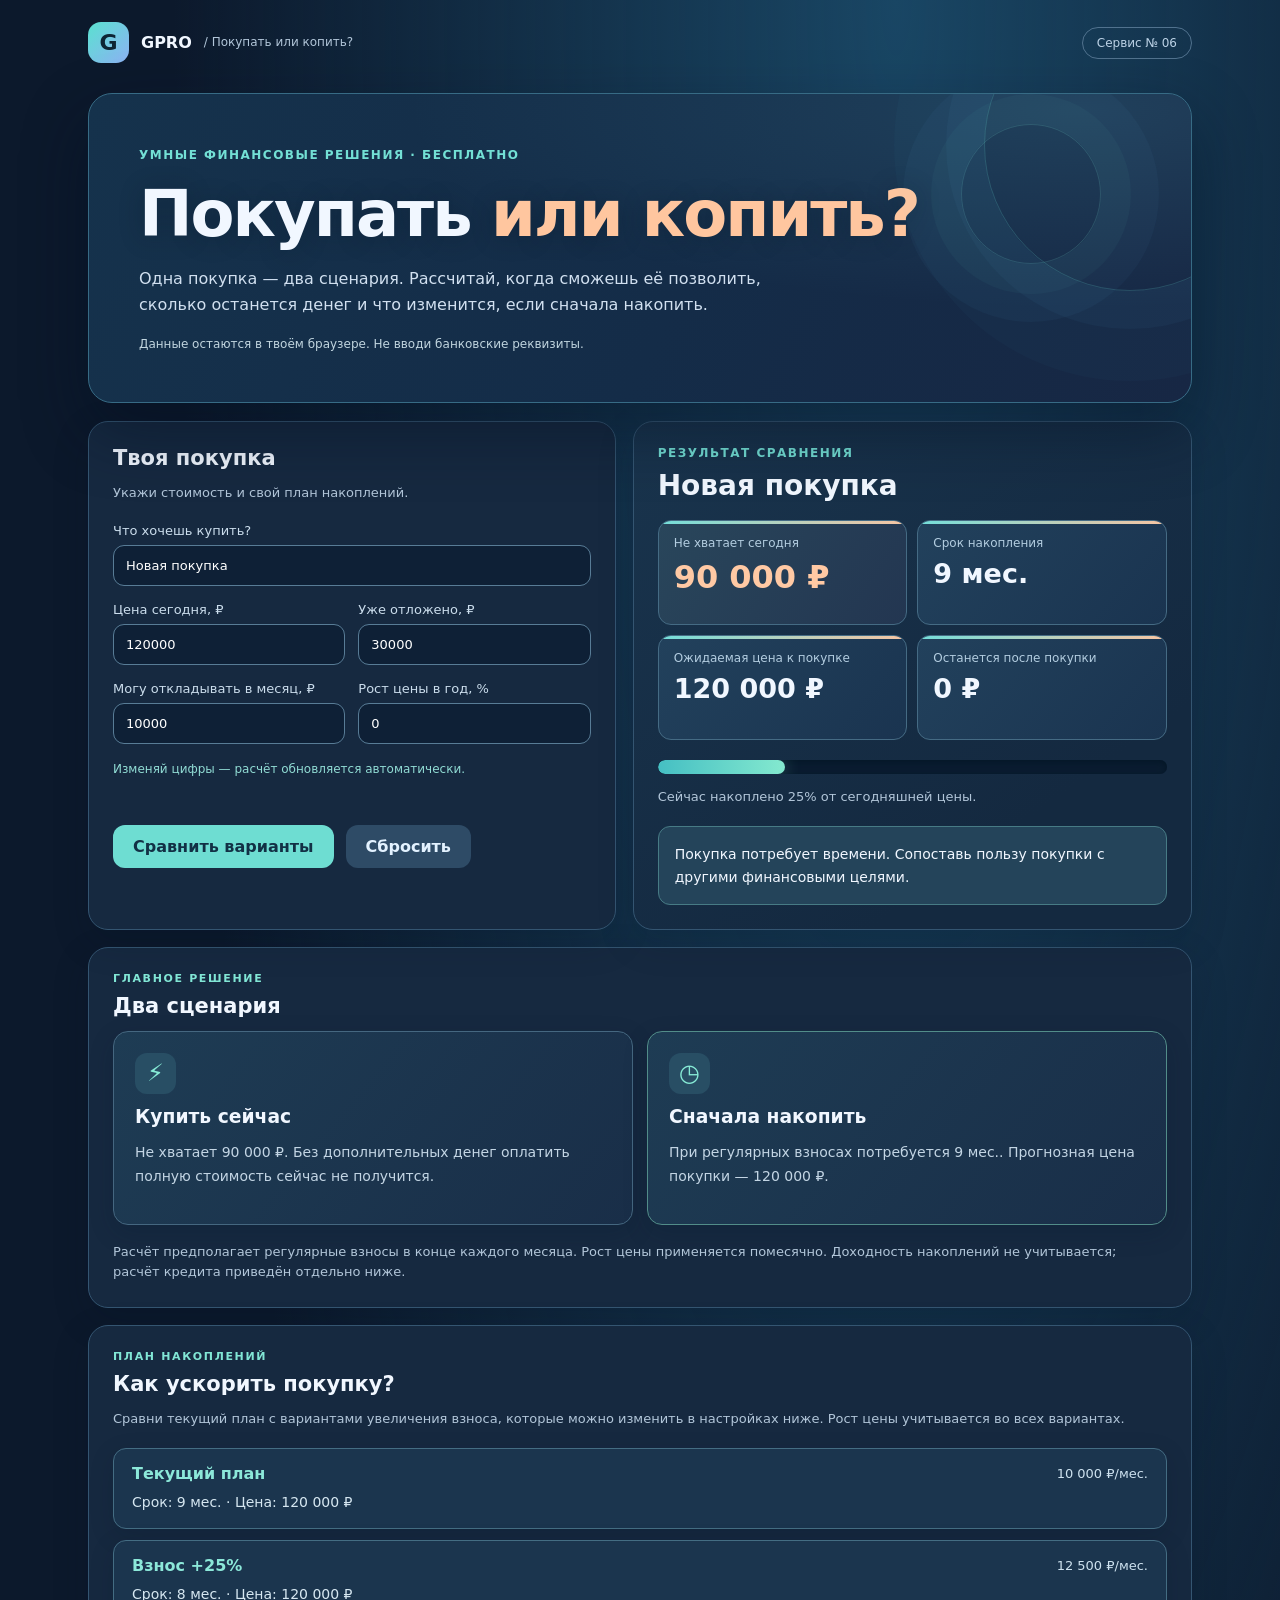
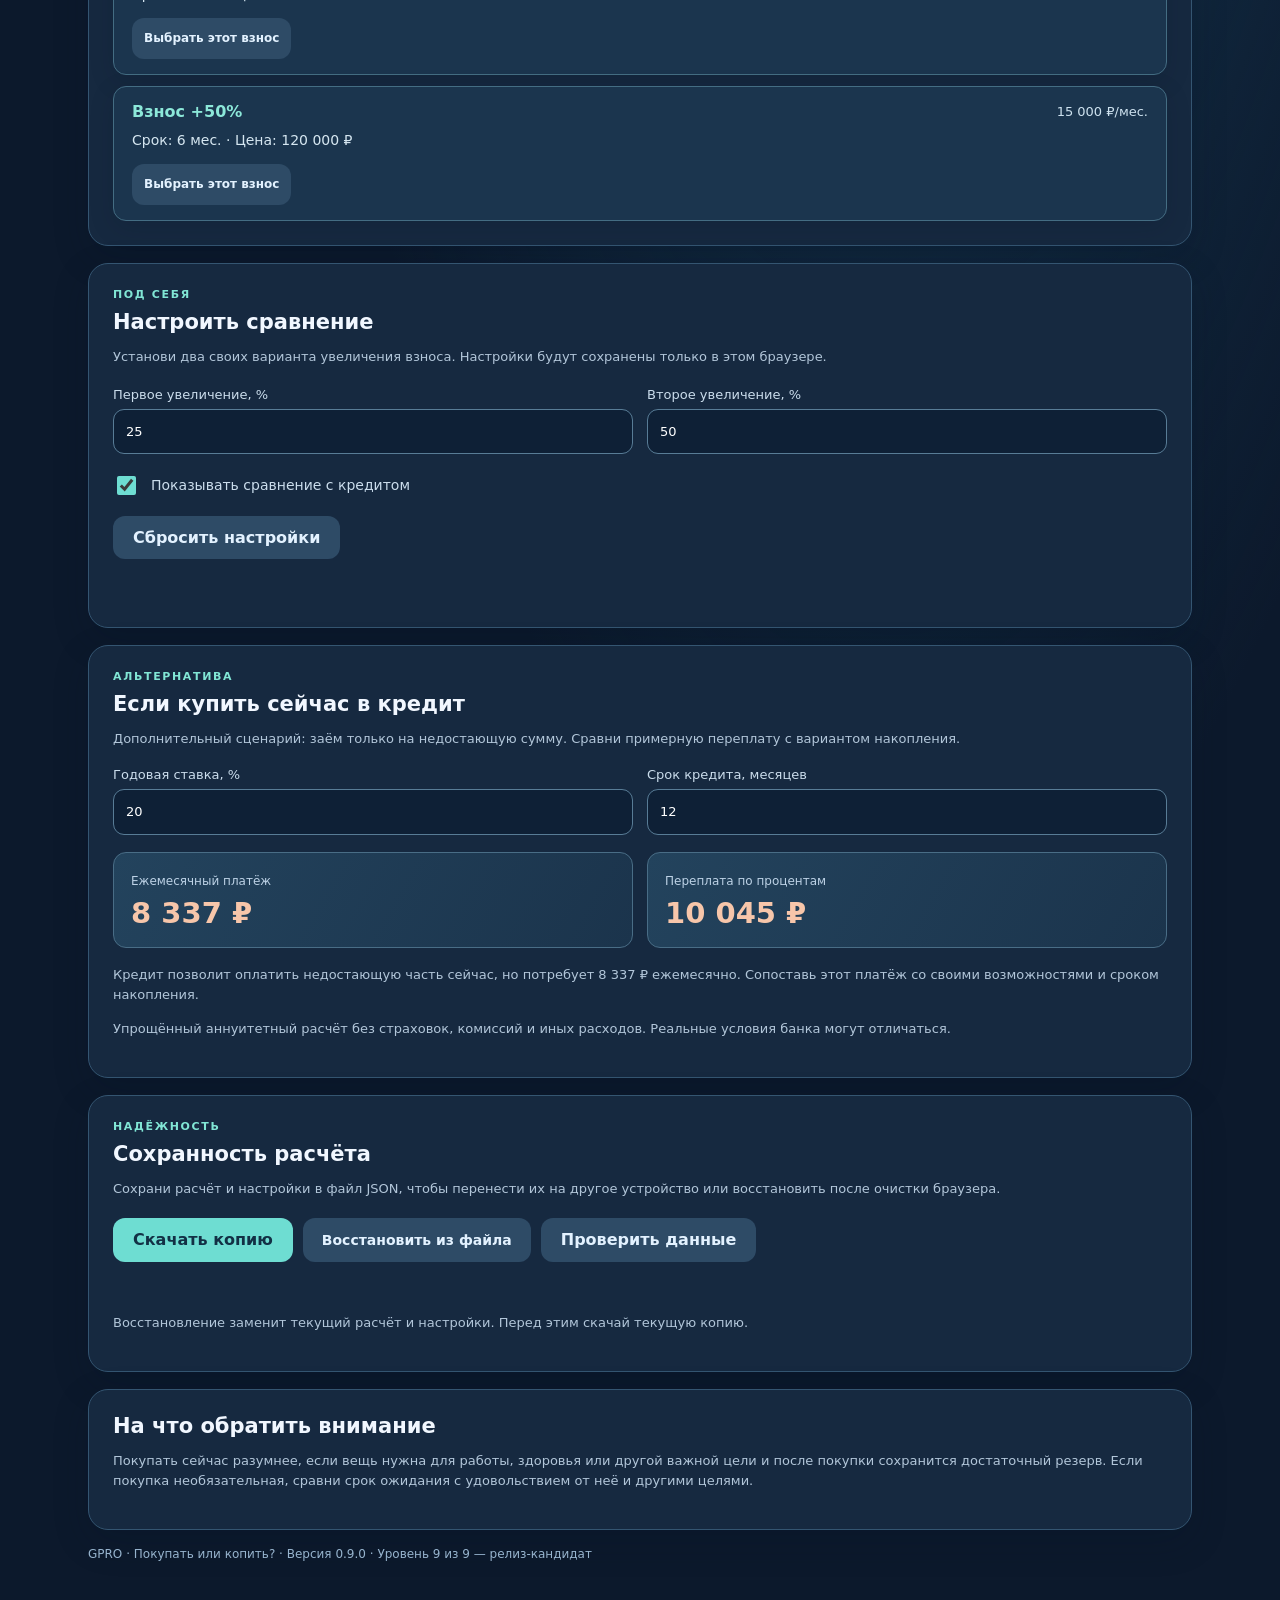
==== commit d3f68160: "release(buy-or-save): stage reviewed v0.9.0 release candidate" ====
--- a/buy-or-save/index.html
+++ b/buy-or-save/index.html
@@ -1 +1 @@
-<!doctype html><html lang="ru"><head><meta charset="utf-8"><meta name="viewport" content="width=device-width,initial-scale=1"><meta name="theme-color" content="#102238"><meta name="description" content="Покупать или копить? Бесплатный калькулятор GPRO для планирования крупных покупок."><title>Покупать или копить? — GPRO</title><link rel="stylesheet" href="./css/style.css?v=0.8.0"></head><body><main class="shell"><header class="top"><div class="brand"><span class="mark">G</span><b>GPRO</b><span class="muted">/ Покупать или копить?</span></div><span class="tag">Сервис № 06</span></header><section class="hero"><span class="hero-orbit" aria-hidden="true"></span><span class="eyebrow">Умные финансовые решения · Бесплатно</span><h1>Покупать <em>или копить?</em></h1><p>Одна покупка — два сценария. Рассчитай, когда сможешь её позволить, сколько останется денег и что изменится, если сначала накопить.</p><span class="hint">Данные остаются в твоём браузере. Не вводи банковские реквизиты.</span></section><section class="layout"><section class="panel"><h2>Твоя покупка</h2><p class="muted">Укажи стоимость и свой план накоплений.</p><form id="calculator"><label>Что хочешь купить?<input id="item" maxlength="75" placeholder="Например, ноутбук" value="Новая покупка"></label><div class="two"><label>Цена сегодня, ₽<input id="price" type="number" min="1" max="1000000000" step="0.01" value="120000" required></label><label>Уже отложено, ₽<input id="savings" type="number" min="0" max="1000000000" step="0.01" value="30000" required></label></div><div class="two"><label>Могу откладывать в месяц, ₽<input id="monthly" type="number" min="0" max="1000000000" step="0.01" value="10000" required></label><label>Рост цены в год, %<input id="growth" type="number" min="-30" max="100" step="0.1" value="0" required></label></div><p class="form-tip">Изменяй цифры — расчёт обновляется автоматически.</p><p class="error" id="error" role="alert"></p><div class="actions"><button class="button" type="submit">Сравнить варианты</button><button class="button secondary" type="button" id="reset">Сбросить</button></div></form></section><section class="panel output" aria-live="polite"><span class="eyebrow">Результат сравнения</span><h2 id="purchaseTitle">Новая покупка</h2><div class="metrics"><article class="metric-primary"><span>Не хватает сегодня</span><strong id="shortfall">—</strong></article><article><span>Срок накопления</span><strong id="months">—</strong></article><article><span>Ожидаемая цена к покупке</span><strong id="futurePrice">—</strong></article><article><span>Останется после покупки</span><strong id="remaining">—</strong></article></div><div class="meter" role="progressbar" aria-label="Накоплено к текущей цене" aria-valuemin="0" aria-valuemax="100" aria-valuenow="0" id="meter"><span id="fill"></span></div><p class="muted" id="progressText">Введи параметры для расчёта.</p><div class="advice" id="advice">Проверь, как эта покупка вписывается в твой бюджет.</div></section></section><section class="panel comparison"><span class="section-label">Главное решение</span><h2>Два сценария</h2><div class="scenario-grid"><article><span class="scenario-icon">⚡</span><h3>Купить сейчас</h3><p id="nowResult">Результат появится после расчёта.</p></article><article><span class="scenario-icon">◷</span><h3>Сначала накопить</h3><p id="waitResult">Результат появится после расчёта.</p></article></div><p class="muted">Расчёт предполагает регулярные взносы в конце каждого месяца. Рост цены применяется помесячно. Доходность накоплений не учитывается; расчёт кредита приведён отдельно ниже.</p></section><section class="panel alternatives"><span class="section-label">План накоплений</span><h2>Как ускорить покупку?</h2><p class="muted">Сравни текущий план с вариантами увеличения взноса, которые можно изменить в настройках ниже. Рост цены учитывается во всех вариантах.</p><div id="alternativeRows" class="alternatives-list" aria-live="polite"></div></section><section class="panel personal"><span class="section-label">Под себя</span><h2>Настроить сравнение</h2><p class="muted">Установи два своих варианта увеличения взноса. Настройки будут сохранены только в этом браузере.</p><div class="personal-grid"><label>Первое увеличение, %<input id="increaseOne" type="number" min="1" max="300" step="1" value="25"></label><label>Второе увеличение, %<input id="increaseTwo" type="number" min="1" max="300" step="1" value="50"></label></div><label class="check-line"><input type="checkbox" id="showLoan" checked><span>Показывать сравнение с кредитом</span></label><div class="personal-actions"><button type="button" class="button secondary" id="resetPersonal">Сбросить настройки</button></div><p class="muted" id="personalStatus" role="status"></p></section><section class="panel credit" id="loanSection"><span class="section-label">Альтернатива</span><h2>Если купить сейчас в кредит</h2><p class="muted">Дополнительный сценарий: заём только на недостающую сумму. Сравни примерную переплату с вариантом накопления.</p><div class="credit-fields"><label>Годовая ставка, %<input id="loanRate" type="number" min="0" max="100" step="0.1" value="20"></label><label>Срок кредита, месяцев<input id="loanTerm" type="number" min="1" max="120" step="1" value="12"></label></div><div class="credit-stats"><div><span>Ежемесячный платёж</span><strong id="loanPayment">—</strong></div><div><span>Переплата по процентам</span><strong id="loanOverpayment">—</strong></div></div><p class="muted" id="loanAdvice">Укажи ставку и срок кредита для сравнения.</p><p class="muted">Упрощённый аннуитетный расчёт без страховок, комиссий и иных расходов. Реальные условия банка могут отличаться.</p></section><section class="panel backup"><span class="section-label">Надёжность</span><h2>Сохранность расчёта</h2><p class="muted">Сохрани расчёт и настройки в файл JSON, чтобы перенести их на другое устройство или восстановить после очистки браузера.</p><div class="backup-actions"><button id="exportData" type="button" class="button">Скачать копию</button><label class="import-label">Восстановить из файла<input id="importData" type="file" accept=".json,application/json"></label><button id="validateData" type="button" class="button secondary">Проверить данные</button></div><p id="backupStatus" role="status" aria-live="polite" class="muted"></p><p class="muted">Восстановление заменит текущий расчёт и настройки. Перед этим скачай текущую копию.</p></section><section class="panel"><h2>На что обратить внимание</h2><p class="muted">Покупать сейчас разумнее, если вещь нужна для работы, здоровья или другой важной цели и после покупки сохранится достаточный резерв. Если покупка необязательная, сравни срок ожидания с удовольствием от неё и другими целями.</p></section><footer>GPRO · Покупать или копить? · Версия 0.8.0 · Уровень 8 из 9 — на проверке</footer></main><script src="./js/app.js?v=0.8.0"></script></body></html>+<!doctype html><html lang="ru"><head><meta charset="utf-8"><meta name="viewport" content="width=device-width,initial-scale=1"><meta name="theme-color" content="#102238"><meta name="description" content="Покупать или копить? Бесплатный калькулятор GPRO для планирования крупных покупок."><title>Покупать или копить? — GPRO</title><link rel="stylesheet" href="./css/style.css?v=0.9.0"></head><body><main class="shell"><header class="top"><div class="brand"><span class="mark">G</span><b>GPRO</b><span class="muted">/ Покупать или копить?</span></div><span class="tag">Сервис № 06</span></header><section class="hero"><span class="hero-orbit" aria-hidden="true"></span><span class="eyebrow">Умные финансовые решения · Бесплатно</span><h1>Покупать <em>или копить?</em></h1><p>Одна покупка — два сценария. Рассчитай, когда сможешь её позволить, сколько останется денег и что изменится, если сначала накопить.</p><span class="hint">Данные остаются в твоём браузере. Не вводи банковские реквизиты.</span></section><section class="layout"><section class="panel"><h2>Твоя покупка</h2><p class="muted">Укажи стоимость и свой план накоплений.</p><form id="calculator"><label>Что хочешь купить?<input id="item" maxlength="75" placeholder="Например, ноутбук" value="Новая покупка"></label><div class="two"><label>Цена сегодня, ₽<input id="price" type="number" min="1" max="1000000000" step="0.01" value="120000" required></label><label>Уже отложено, ₽<input id="savings" type="number" min="0" max="1000000000" step="0.01" value="30000" required></label></div><div class="two"><label>Могу откладывать в месяц, ₽<input id="monthly" type="number" min="0" max="1000000000" step="0.01" value="10000" required></label><label>Рост цены в год, %<input id="growth" type="number" min="-30" max="100" step="0.1" value="0" required></label></div><p class="form-tip">Изменяй цифры — расчёт обновляется автоматически.</p><p class="error" id="error" role="alert"></p><div class="actions"><button class="button" type="submit">Сравнить варианты</button><button class="button secondary" type="button" id="reset">Сбросить</button></div></form></section><section class="panel output" aria-live="polite"><span class="eyebrow">Результат сравнения</span><h2 id="purchaseTitle">Новая покупка</h2><div class="metrics"><article class="metric-primary"><span>Не хватает сегодня</span><strong id="shortfall">—</strong></article><article><span>Срок накопления</span><strong id="months">—</strong></article><article><span>Ожидаемая цена к покупке</span><strong id="futurePrice">—</strong></article><article><span>Останется после покупки</span><strong id="remaining">—</strong></article></div><div class="meter" role="progressbar" aria-label="Накоплено к текущей цене" aria-valuemin="0" aria-valuemax="100" aria-valuenow="0" id="meter"><span id="fill"></span></div><p class="muted" id="progressText">Введи параметры для расчёта.</p><div class="advice" id="advice">Проверь, как эта покупка вписывается в твой бюджет.</div></section></section><section class="panel comparison"><span class="section-label">Главное решение</span><h2>Два сценария</h2><div class="scenario-grid"><article><span class="scenario-icon">⚡</span><h3>Купить сейчас</h3><p id="nowResult">Результат появится после расчёта.</p></article><article><span class="scenario-icon">◷</span><h3>Сначала накопить</h3><p id="waitResult">Результат появится после расчёта.</p></article></div><p class="muted">Расчёт предполагает регулярные взносы в конце каждого месяца. Рост цены применяется помесячно. Доходность накоплений не учитывается; расчёт кредита приведён отдельно ниже.</p></section><section class="panel alternatives"><span class="section-label">План накоплений</span><h2>Как ускорить покупку?</h2><p class="muted">Сравни текущий план с вариантами увеличения взноса, которые можно изменить в настройках ниже. Рост цены учитывается во всех вариантах.</p><div id="alternativeRows" class="alternatives-list" aria-live="polite"></div></section><section class="panel personal"><span class="section-label">Под себя</span><h2>Настроить сравнение</h2><p class="muted">Установи два своих варианта увеличения взноса. Настройки будут сохранены только в этом браузере.</p><div class="personal-grid"><label>Первое увеличение, %<input id="increaseOne" type="number" min="1" max="300" step="1" value="25"></label><label>Второе увеличение, %<input id="increaseTwo" type="number" min="1" max="300" step="1" value="50"></label></div><label class="check-line"><input type="checkbox" id="showLoan" checked><span>Показывать сравнение с кредитом</span></label><div class="personal-actions"><button type="button" class="button secondary" id="resetPersonal">Сбросить настройки</button></div><p class="muted" id="personalStatus" role="status"></p></section><section class="panel credit" id="loanSection"><span class="section-label">Альтернатива</span><h2>Если купить сейчас в кредит</h2><p class="muted">Дополнительный сценарий: заём только на недостающую сумму. Сравни примерную переплату с вариантом накопления.</p><div class="credit-fields"><label>Годовая ставка, %<input id="loanRate" type="number" min="0" max="100" step="0.1" value="20"></label><label>Срок кредита, месяцев<input id="loanTerm" type="number" min="1" max="120" step="1" value="12"></label></div><div class="credit-stats"><div><span>Ежемесячный платёж</span><strong id="loanPayment">—</strong></div><div><span>Переплата по процентам</span><strong id="loanOverpayment">—</strong></div></div><p class="muted" id="loanAdvice">Укажи ставку и срок кредита для сравнения.</p><p class="muted">Упрощённый аннуитетный расчёт без страховок, комиссий и иных расходов. Реальные условия банка могут отличаться.</p></section><section class="panel backup"><span class="section-label">Надёжность</span><h2>Сохранность расчёта</h2><p class="muted">Сохрани расчёт и настройки в файл JSON, чтобы перенести их на другое устройство или восстановить после очистки браузера.</p><div class="backup-actions"><button id="exportData" type="button" class="button">Скачать копию</button><label class="import-label">Восстановить из файла<input id="importData" type="file" accept=".json,application/json"></label><button id="validateData" type="button" class="button secondary">Проверить данные</button></div><p id="backupStatus" role="status" aria-live="polite" class="muted"></p><p class="muted">Восстановление заменит текущий расчёт и настройки. Перед этим скачай текущую копию.</p></section><section class="panel"><h2>На что обратить внимание</h2><p class="muted">Покупать сейчас разумнее, если вещь нужна для работы, здоровья или другой важной цели и после покупки сохранится достаточный резерв. Если покупка необязательная, сравни срок ожидания с удовольствием от неё и другими целями.</p></section><footer>GPRO · Покупать или копить? · Версия 0.9.0 · Уровень 9 из 9 — релиз-кандидат</footer></main><script src="./js/app.js?v=0.9.0"></script></body></html>
--- a/buy-or-save/css/style.css
+++ b/buy-or-save/css/style.css
@@ -37,3 +37,6 @@
 
 /* Level 7: backups and reliable restore */
 .backup-actions{display:flex;flex-wrap:wrap;gap:10px;margin:18px 0}.backup-actions .button,.import-label{min-height:44px}.import-label{display:inline-flex;align-items:center;justify-content:center;position:relative;background:#2e4b66;color:#e3f2ff;border-radius:12px;padding:12px 19px;cursor:pointer;font-size:14px;font-weight:800}.import-label input{position:absolute;left:50%;bottom:0;opacity:0;width:1px;height:1px}.import-label:focus-within{outline:2px solid #70dbd3;outline-offset:2px}.backup #backupStatus{min-height:20px;overflow-wrap:anywhere}@media(max-width:520px){.backup-actions>*{width:100%;flex:1 1 100%}}
+
+/* Level 8: concise responsive controls and keyboard polish */
+.button,.import-label{transition:filter .16s ease,transform .16s ease}.button:focus-visible,.import-label:focus-within{outline:2px solid #8cefe0;outline-offset:3px}.alternative-row:focus-within{border-color:#8cefe0}.metrics strong,.credit-stats strong{font-variant-numeric:tabular-nums}.panel .muted{overflow-wrap:anywhere}.backup-actions .button{min-height:44px}@media(max-width:490px){.actions{flex-wrap:wrap}.actions .button{flex:1 1 120px}}@media(prefers-reduced-motion:reduce){.button,.import-label{transition:none}}
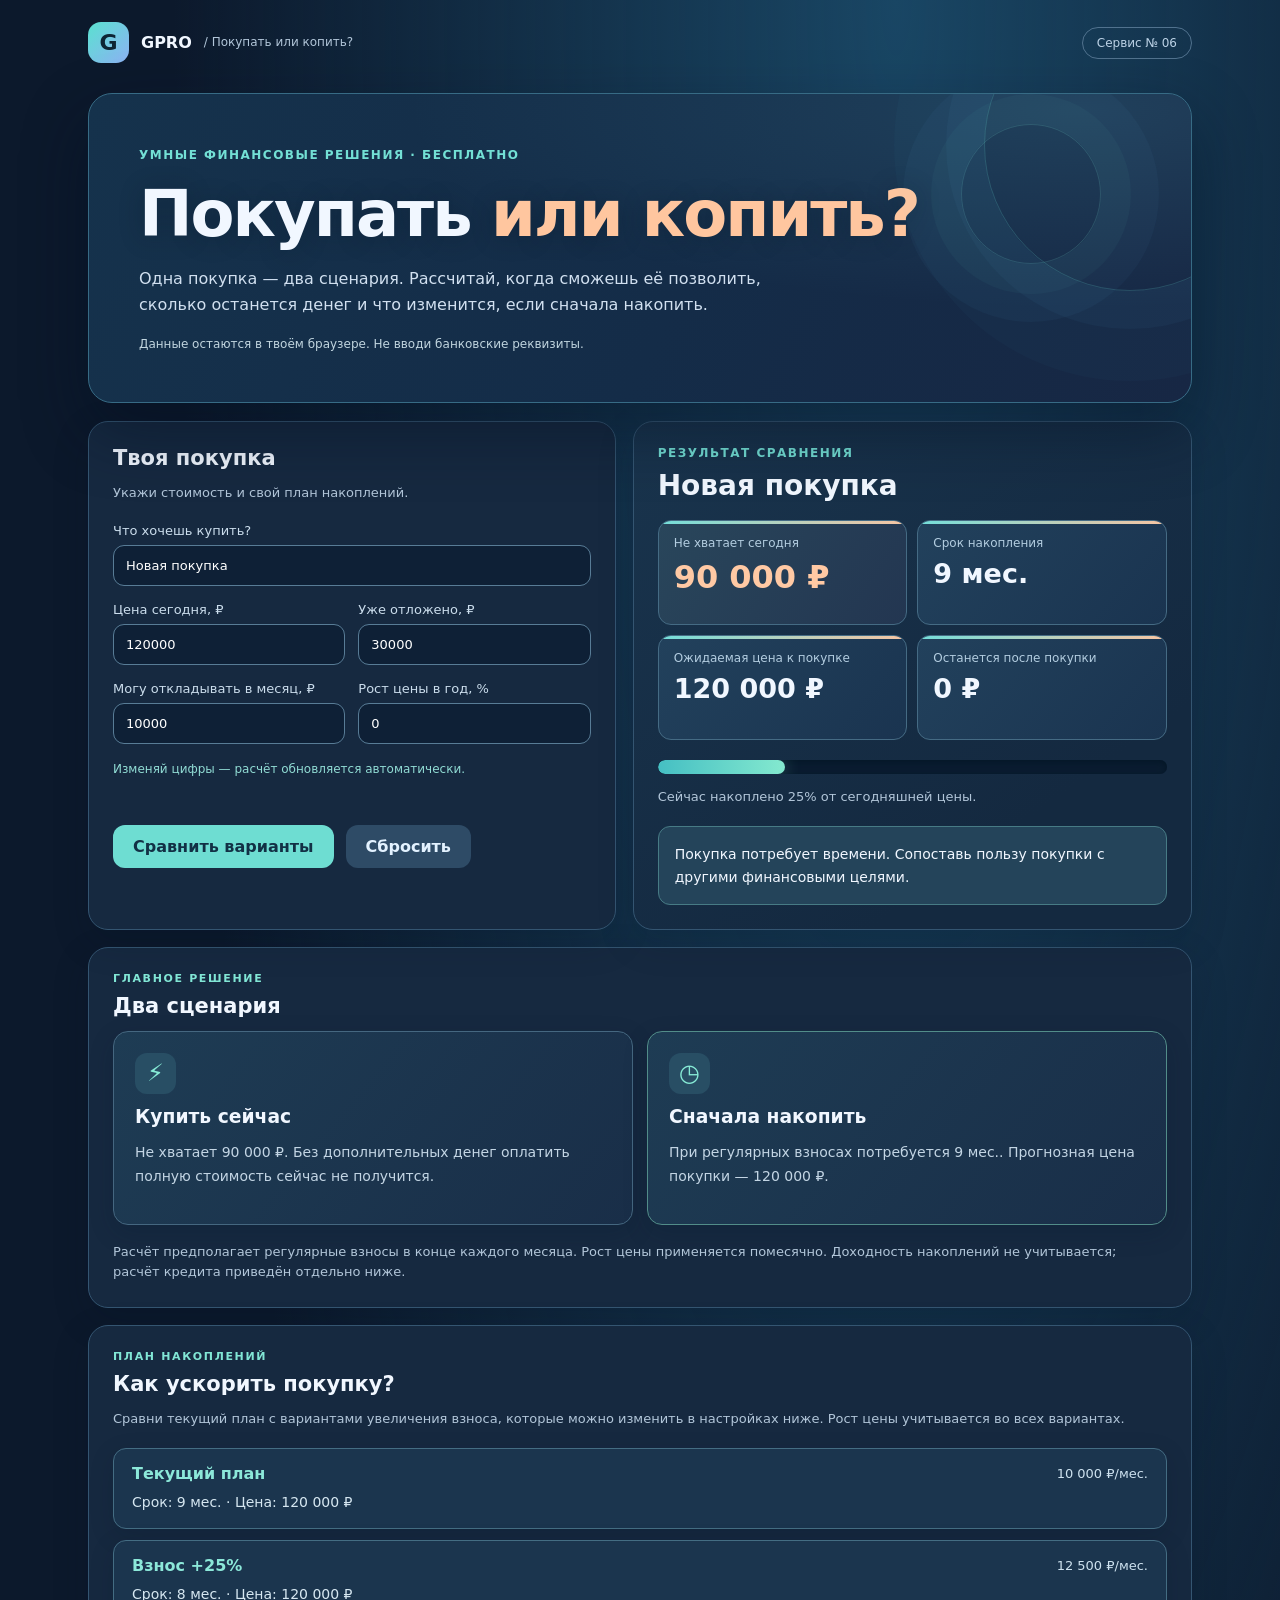
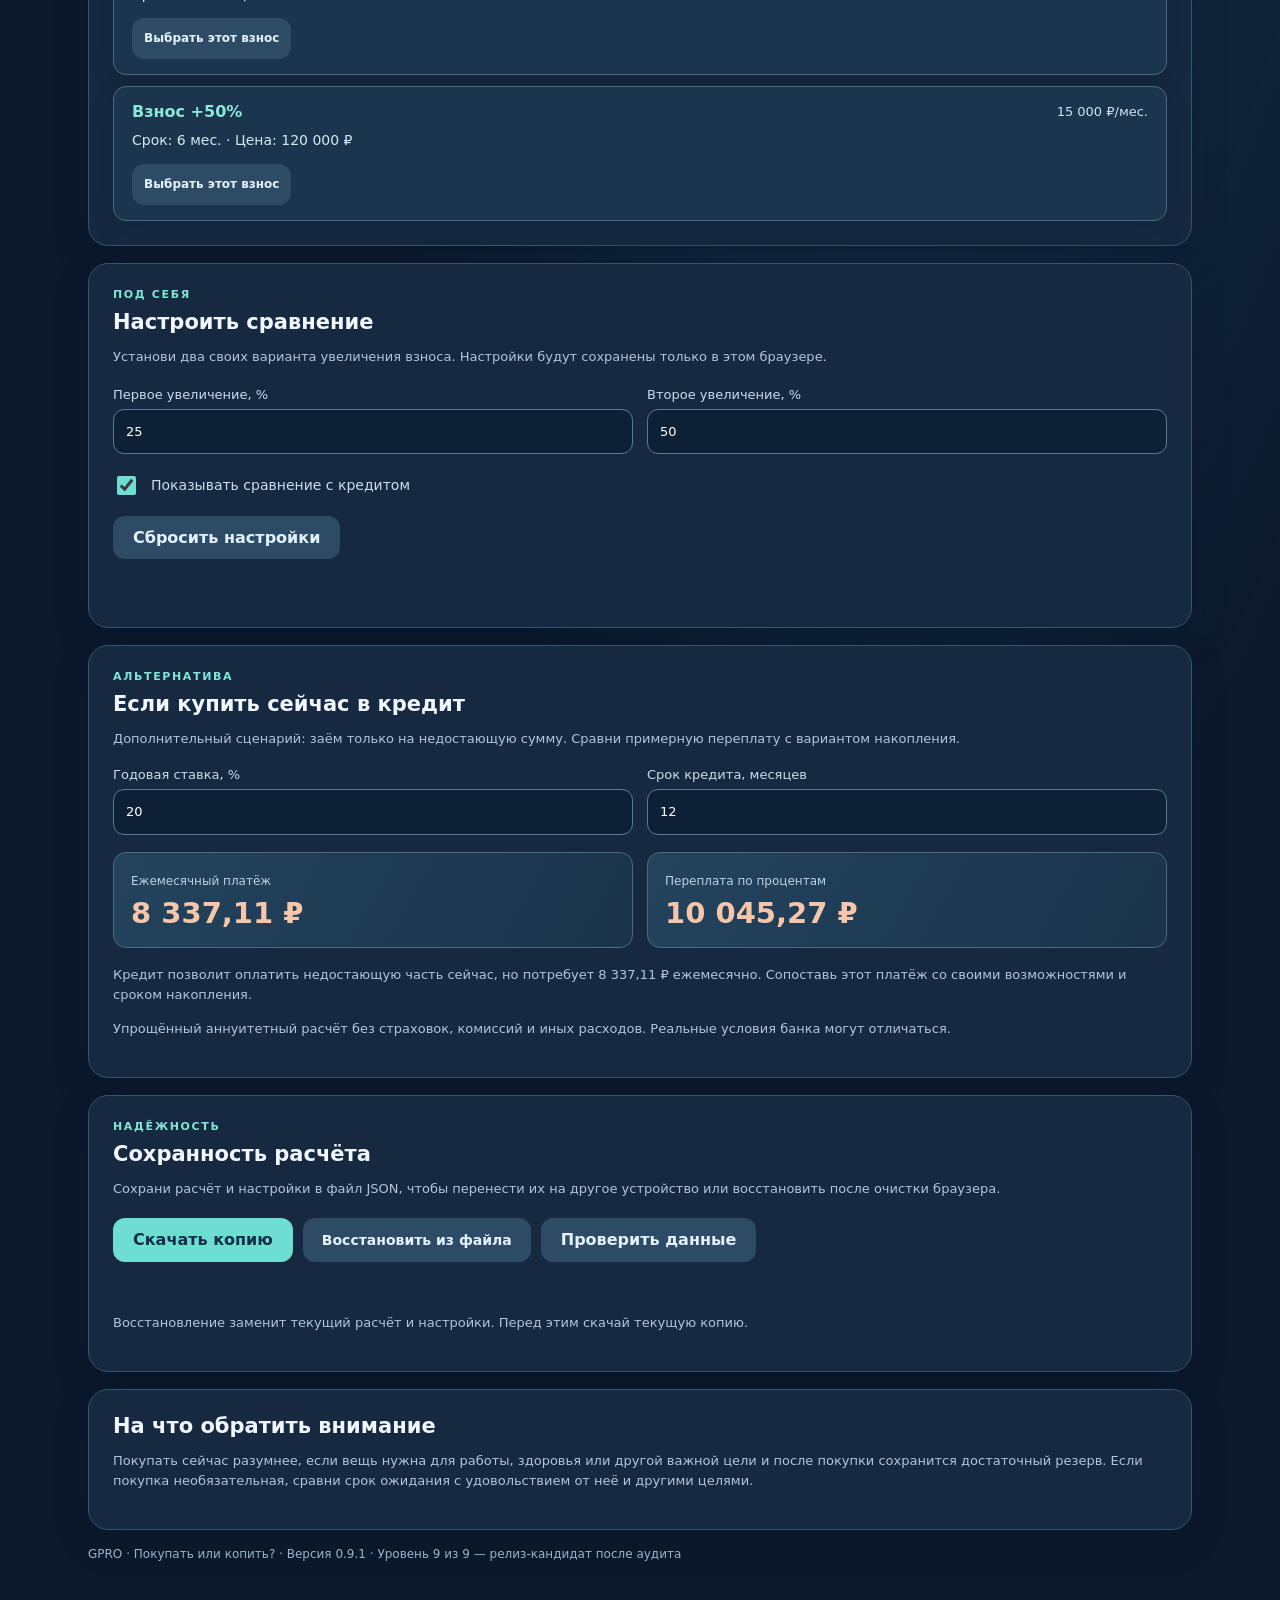
==== commit cb96b1be: "fix(buy-or-save): show explicit validation on invalid form entries, bump audited candidate" ====
--- a/buy-or-save/index.html
+++ b/buy-or-save/index.html
@@ -1 +1 @@
-<!doctype html><html lang="ru"><head><meta charset="utf-8"><meta name="viewport" content="width=device-width,initial-scale=1"><meta name="theme-color" content="#102238"><meta name="description" content="Покупать или копить? Бесплатный калькулятор GPRO для планирования крупных покупок."><title>Покупать или копить? — GPRO</title><link rel="stylesheet" href="./css/style.css?v=0.9.0"></head><body><main class="shell"><header class="top"><div class="brand"><span class="mark">G</span><b>GPRO</b><span class="muted">/ Покупать или копить?</span></div><span class="tag">Сервис № 06</span></header><section class="hero"><span class="hero-orbit" aria-hidden="true"></span><span class="eyebrow">Умные финансовые решения · Бесплатно</span><h1>Покупать <em>или копить?</em></h1><p>Одна покупка — два сценария. Рассчитай, когда сможешь её позволить, сколько останется денег и что изменится, если сначала накопить.</p><span class="hint">Данные остаются в твоём браузере. Не вводи банковские реквизиты.</span></section><section class="layout"><section class="panel"><h2>Твоя покупка</h2><p class="muted">Укажи стоимость и свой план накоплений.</p><form id="calculator"><label>Что хочешь купить?<input id="item" maxlength="75" placeholder="Например, ноутбук" value="Новая покупка"></label><div class="two"><label>Цена сегодня, ₽<input id="price" type="number" min="1" max="1000000000" step="0.01" value="120000" required></label><label>Уже отложено, ₽<input id="savings" type="number" min="0" max="1000000000" step="0.01" value="30000" required></label></div><div class="two"><label>Могу откладывать в месяц, ₽<input id="monthly" type="number" min="0" max="1000000000" step="0.01" value="10000" required></label><label>Рост цены в год, %<input id="growth" type="number" min="-30" max="100" step="0.1" value="0" required></label></div><p class="form-tip">Изменяй цифры — расчёт обновляется автоматически.</p><p class="error" id="error" role="alert"></p><div class="actions"><button class="button" type="submit">Сравнить варианты</button><button class="button secondary" type="button" id="reset">Сбросить</button></div></form></section><section class="panel output" aria-live="polite"><span class="eyebrow">Результат сравнения</span><h2 id="purchaseTitle">Новая покупка</h2><div class="metrics"><article class="metric-primary"><span>Не хватает сегодня</span><strong id="shortfall">—</strong></article><article><span>Срок накопления</span><strong id="months">—</strong></article><article><span>Ожидаемая цена к покупке</span><strong id="futurePrice">—</strong></article><article><span>Останется после покупки</span><strong id="remaining">—</strong></article></div><div class="meter" role="progressbar" aria-label="Накоплено к текущей цене" aria-valuemin="0" aria-valuemax="100" aria-valuenow="0" id="meter"><span id="fill"></span></div><p class="muted" id="progressText">Введи параметры для расчёта.</p><div class="advice" id="advice">Проверь, как эта покупка вписывается в твой бюджет.</div></section></section><section class="panel comparison"><span class="section-label">Главное решение</span><h2>Два сценария</h2><div class="scenario-grid"><article><span class="scenario-icon">⚡</span><h3>Купить сейчас</h3><p id="nowResult">Результат появится после расчёта.</p></article><article><span class="scenario-icon">◷</span><h3>Сначала накопить</h3><p id="waitResult">Результат появится после расчёта.</p></article></div><p class="muted">Расчёт предполагает регулярные взносы в конце каждого месяца. Рост цены применяется помесячно. Доходность накоплений не учитывается; расчёт кредита приведён отдельно ниже.</p></section><section class="panel alternatives"><span class="section-label">План накоплений</span><h2>Как ускорить покупку?</h2><p class="muted">Сравни текущий план с вариантами увеличения взноса, которые можно изменить в настройках ниже. Рост цены учитывается во всех вариантах.</p><div id="alternativeRows" class="alternatives-list" aria-live="polite"></div></section><section class="panel personal"><span class="section-label">Под себя</span><h2>Настроить сравнение</h2><p class="muted">Установи два своих варианта увеличения взноса. Настройки будут сохранены только в этом браузере.</p><div class="personal-grid"><label>Первое увеличение, %<input id="increaseOne" type="number" min="1" max="300" step="1" value="25"></label><label>Второе увеличение, %<input id="increaseTwo" type="number" min="1" max="300" step="1" value="50"></label></div><label class="check-line"><input type="checkbox" id="showLoan" checked><span>Показывать сравнение с кредитом</span></label><div class="personal-actions"><button type="button" class="button secondary" id="resetPersonal">Сбросить настройки</button></div><p class="muted" id="personalStatus" role="status"></p></section><section class="panel credit" id="loanSection"><span class="section-label">Альтернатива</span><h2>Если купить сейчас в кредит</h2><p class="muted">Дополнительный сценарий: заём только на недостающую сумму. Сравни примерную переплату с вариантом накопления.</p><div class="credit-fields"><label>Годовая ставка, %<input id="loanRate" type="number" min="0" max="100" step="0.1" value="20"></label><label>Срок кредита, месяцев<input id="loanTerm" type="number" min="1" max="120" step="1" value="12"></label></div><div class="credit-stats"><div><span>Ежемесячный платёж</span><strong id="loanPayment">—</strong></div><div><span>Переплата по процентам</span><strong id="loanOverpayment">—</strong></div></div><p class="muted" id="loanAdvice">Укажи ставку и срок кредита для сравнения.</p><p class="muted">Упрощённый аннуитетный расчёт без страховок, комиссий и иных расходов. Реальные условия банка могут отличаться.</p></section><section class="panel backup"><span class="section-label">Надёжность</span><h2>Сохранность расчёта</h2><p class="muted">Сохрани расчёт и настройки в файл JSON, чтобы перенести их на другое устройство или восстановить после очистки браузера.</p><div class="backup-actions"><button id="exportData" type="button" class="button">Скачать копию</button><label class="import-label">Восстановить из файла<input id="importData" type="file" accept=".json,application/json"></label><button id="validateData" type="button" class="button secondary">Проверить данные</button></div><p id="backupStatus" role="status" aria-live="polite" class="muted"></p><p class="muted">Восстановление заменит текущий расчёт и настройки. Перед этим скачай текущую копию.</p></section><section class="panel"><h2>На что обратить внимание</h2><p class="muted">Покупать сейчас разумнее, если вещь нужна для работы, здоровья или другой важной цели и после покупки сохранится достаточный резерв. Если покупка необязательная, сравни срок ожидания с удовольствием от неё и другими целями.</p></section><footer>GPRO · Покупать или копить? · Версия 0.9.0 · Уровень 9 из 9 — релиз-кандидат</footer></main><script src="./js/app.js?v=0.9.0"></script></body></html>+<!doctype html><html lang="ru"><head><meta charset="utf-8"><meta name="viewport" content="width=device-width,initial-scale=1"><meta name="theme-color" content="#102238"><meta name="description" content="Покупать или копить? Бесплатный калькулятор GPRO для планирования крупных покупок."><title>Покупать или копить? — GPRO</title><link rel="stylesheet" href="./css/style.css?v=0.9.1"></head><body><main class="shell"><header class="top"><div class="brand"><span class="mark">G</span><b>GPRO</b><span class="muted">/ Покупать или копить?</span></div><span class="tag">Сервис № 06</span></header><section class="hero"><span class="hero-orbit" aria-hidden="true"></span><span class="eyebrow">Умные финансовые решения · Бесплатно</span><h1>Покупать <em>или копить?</em></h1><p>Одна покупка — два сценария. Рассчитай, когда сможешь её позволить, сколько останется денег и что изменится, если сначала накопить.</p><span class="hint">Данные остаются в твоём браузере. Не вводи банковские реквизиты.</span></section><section class="layout"><section class="panel"><h2>Твоя покупка</h2><p class="muted">Укажи стоимость и свой план накоплений.</p><form id="calculator" novalidate><label>Что хочешь купить?<input id="item" maxlength="75" placeholder="Например, ноутбук" value="Новая покупка"></label><div class="two"><label>Цена сегодня, ₽<input id="price" type="number" min="1" max="1000000000" step="0.01" value="120000" required></label><label>Уже отложено, ₽<input id="savings" type="number" min="0" max="1000000000" step="0.01" value="30000" required></label></div><div class="two"><label>Могу откладывать в месяц, ₽<input id="monthly" type="number" min="0" max="1000000000" step="0.01" value="10000" required></label><label>Рост цены в год, %<input id="growth" type="number" min="-30" max="100" step="0.1" value="0" required></label></div><p class="form-tip">Изменяй цифры — расчёт обновляется автоматически.</p><p class="error" id="error" role="alert"></p><div class="actions"><button class="button" type="submit">Сравнить варианты</button><button class="button secondary" type="button" id="reset">Сбросить</button></div></form></section><section class="panel output" aria-live="polite"><span class="eyebrow">Результат сравнения</span><h2 id="purchaseTitle">Новая покупка</h2><div class="metrics"><article class="metric-primary"><span>Не хватает сегодня</span><strong id="shortfall">—</strong></article><article><span>Срок накопления</span><strong id="months">—</strong></article><article><span>Ожидаемая цена к покупке</span><strong id="futurePrice">—</strong></article><article><span>Останется после покупки</span><strong id="remaining">—</strong></article></div><div class="meter" role="progressbar" aria-label="Накоплено к текущей цене" aria-valuemin="0" aria-valuemax="100" aria-valuenow="0" id="meter"><span id="fill"></span></div><p class="muted" id="progressText">Введи параметры для расчёта.</p><div class="advice" id="advice">Проверь, как эта покупка вписывается в твой бюджет.</div></section></section><section class="panel comparison"><span class="section-label">Главное решение</span><h2>Два сценария</h2><div class="scenario-grid"><article><span class="scenario-icon">⚡</span><h3>Купить сейчас</h3><p id="nowResult">Результат появится после расчёта.</p></article><article><span class="scenario-icon">◷</span><h3>Сначала накопить</h3><p id="waitResult">Результат появится после расчёта.</p></article></div><p class="muted">Расчёт предполагает регулярные взносы в конце каждого месяца. Рост цены применяется помесячно. Доходность накоплений не учитывается; расчёт кредита приведён отдельно ниже.</p></section><section class="panel alternatives"><span class="section-label">План накоплений</span><h2>Как ускорить покупку?</h2><p class="muted">Сравни текущий план с вариантами увеличения взноса, которые можно изменить в настройках ниже. Рост цены учитывается во всех вариантах.</p><div id="alternativeRows" class="alternatives-list" aria-live="polite"></div></section><section class="panel personal"><span class="section-label">Под себя</span><h2>Настроить сравнение</h2><p class="muted">Установи два своих варианта увеличения взноса. Настройки будут сохранены только в этом браузере.</p><div class="personal-grid"><label>Первое увеличение, %<input id="increaseOne" type="number" min="1" max="300" step="1" value="25"></label><label>Второе увеличение, %<input id="increaseTwo" type="number" min="1" max="300" step="1" value="50"></label></div><label class="check-line"><input type="checkbox" id="showLoan" checked><span>Показывать сравнение с кредитом</span></label><div class="personal-actions"><button type="button" class="button secondary" id="resetPersonal">Сбросить настройки</button></div><p class="muted" id="personalStatus" role="status"></p></section><section class="panel credit" id="loanSection"><span class="section-label">Альтернатива</span><h2>Если купить сейчас в кредит</h2><p class="muted">Дополнительный сценарий: заём только на недостающую сумму. Сравни примерную переплату с вариантом накопления.</p><div class="credit-fields"><label>Годовая ставка, %<input id="loanRate" type="number" min="0" max="100" step="0.1" value="20"></label><label>Срок кредита, месяцев<input id="loanTerm" type="number" min="1" max="120" step="1" value="12"></label></div><div class="credit-stats"><div><span>Ежемесячный платёж</span><strong id="loanPayment">—</strong></div><div><span>Переплата по процентам</span><strong id="loanOverpayment">—</strong></div></div><p class="muted" id="loanAdvice">Укажи ставку и срок кредита для сравнения.</p><p class="muted">Упрощённый аннуитетный расчёт без страховок, комиссий и иных расходов. Реальные условия банка могут отличаться.</p></section><section class="panel backup"><span class="section-label">Надёжность</span><h2>Сохранность расчёта</h2><p class="muted">Сохрани расчёт и настройки в файл JSON, чтобы перенести их на другое устройство или восстановить после очистки браузера.</p><div class="backup-actions"><button id="exportData" type="button" class="button">Скачать копию</button><label class="import-label">Восстановить из файла<input id="importData" type="file" accept=".json,application/json"></label><button id="validateData" type="button" class="button secondary">Проверить данные</button></div><p id="backupStatus" role="status" aria-live="polite" class="muted"></p><p class="muted">Восстановление заменит текущий расчёт и настройки. Перед этим скачай текущую копию.</p></section><section class="panel"><h2>На что обратить внимание</h2><p class="muted">Покупать сейчас разумнее, если вещь нужна для работы, здоровья или другой важной цели и после покупки сохранится достаточный резерв. Если покупка необязательная, сравни срок ожидания с удовольствием от неё и другими целями.</p></section><footer>GPRO · Покупать или копить? · Версия 0.9.1 · Уровень 9 из 9 — релиз-кандидат после аудита</footer></main><script src="./js/app.js?v=0.9.1"></script></body></html>
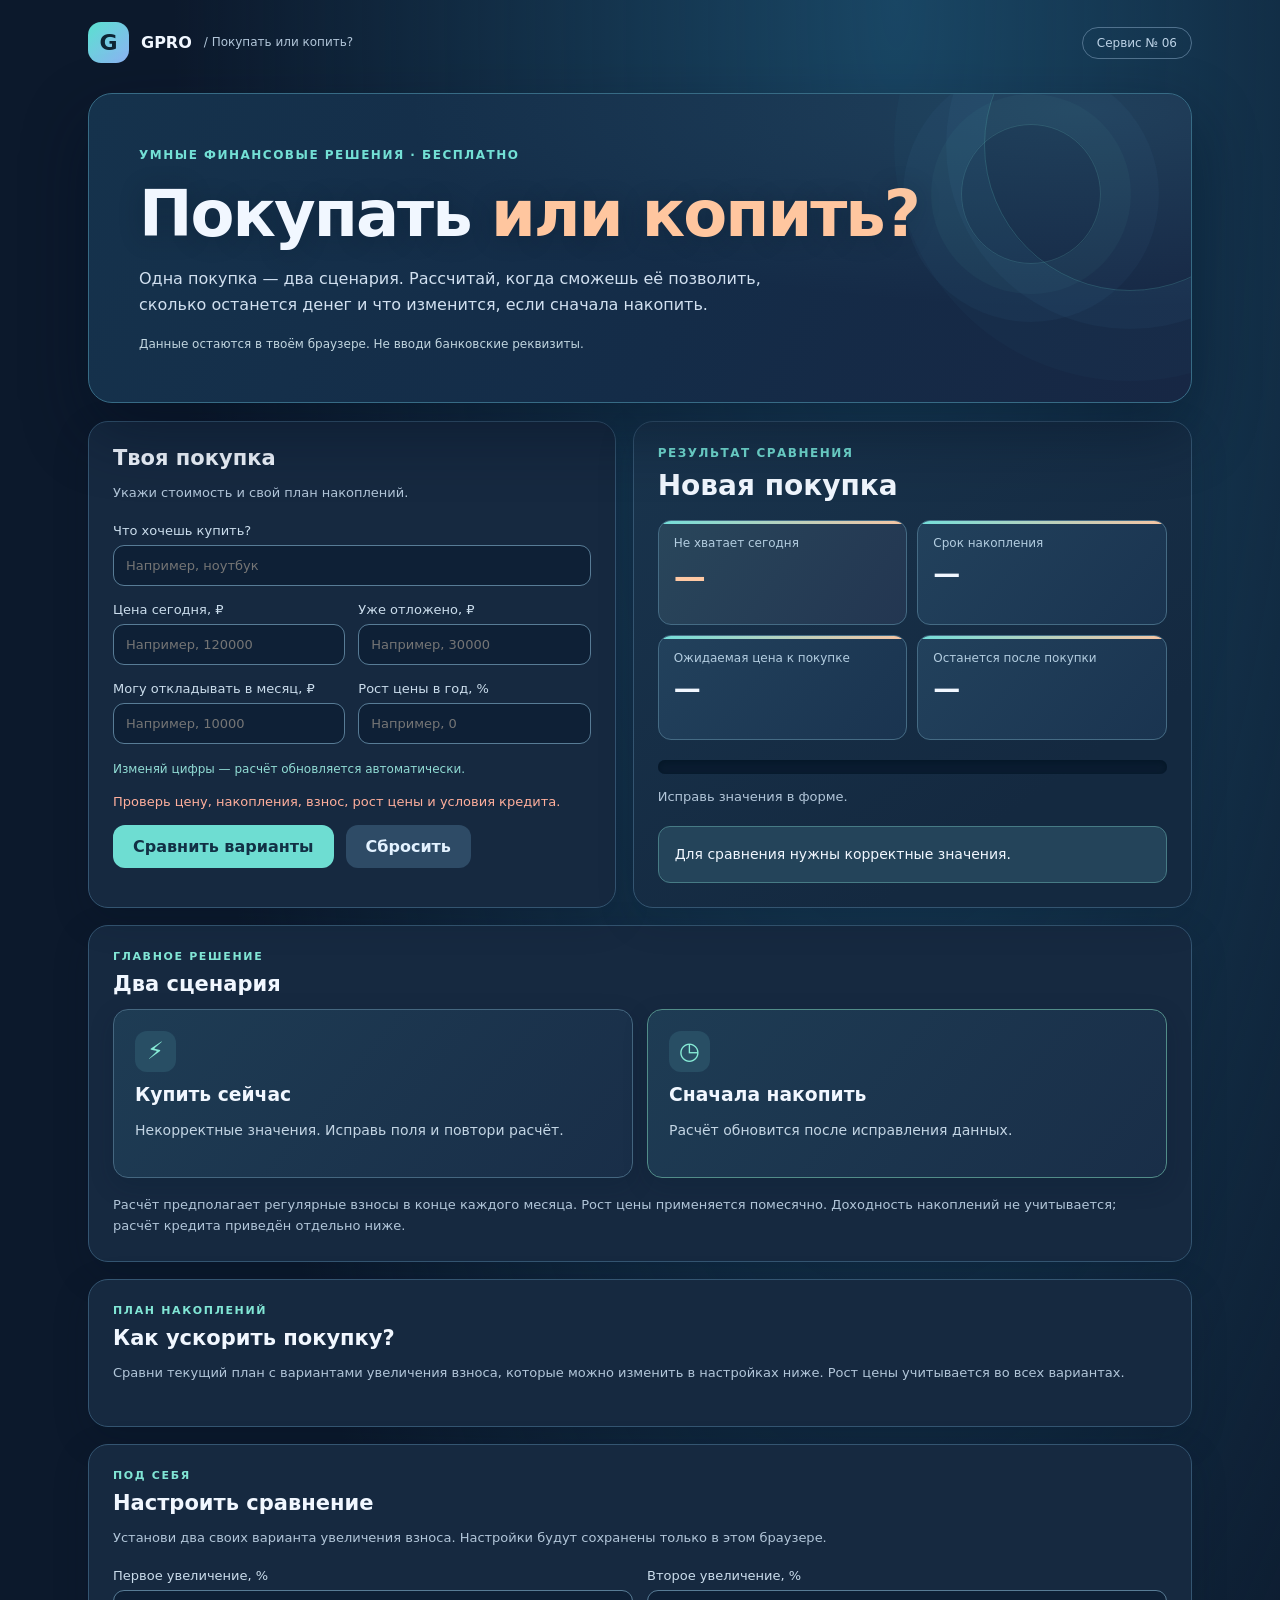
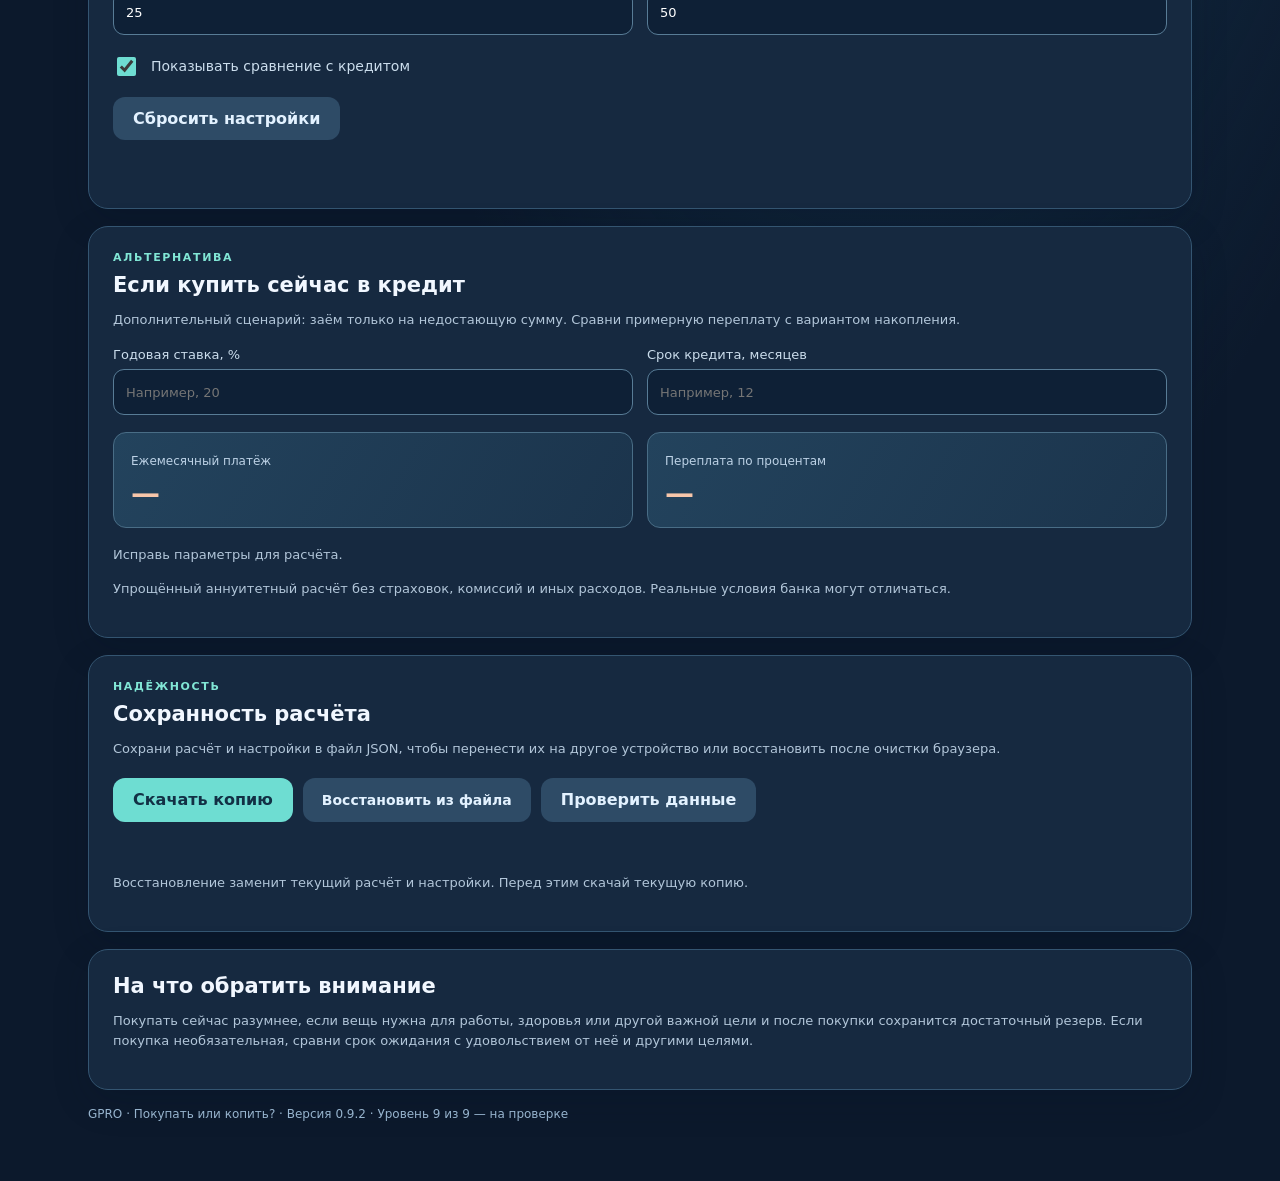
==== commit bb9a78af: "fix(buy-or-save): remove demo values from new visitors form" ====
--- a/buy-or-save/index.html
+++ b/buy-or-save/index.html
@@ -1 +1 @@
-<!doctype html><html lang="ru"><head><meta charset="utf-8"><meta name="viewport" content="width=device-width,initial-scale=1"><meta name="theme-color" content="#102238"><meta name="description" content="Покупать или копить? Бесплатный калькулятор GPRO для планирования крупных покупок."><title>Покупать или копить? — GPRO</title><link rel="stylesheet" href="./css/style.css?v=0.9.1"></head><body><main class="shell"><header class="top"><div class="brand"><span class="mark">G</span><b>GPRO</b><span class="muted">/ Покупать или копить?</span></div><span class="tag">Сервис № 06</span></header><section class="hero"><span class="hero-orbit" aria-hidden="true"></span><span class="eyebrow">Умные финансовые решения · Бесплатно</span><h1>Покупать <em>или копить?</em></h1><p>Одна покупка — два сценария. Рассчитай, когда сможешь её позволить, сколько останется денег и что изменится, если сначала накопить.</p><span class="hint">Данные остаются в твоём браузере. Не вводи банковские реквизиты.</span></section><section class="layout"><section class="panel"><h2>Твоя покупка</h2><p class="muted">Укажи стоимость и свой план накоплений.</p><form id="calculator" novalidate><label>Что хочешь купить?<input id="item" maxlength="75" placeholder="Например, ноутбук" value="Новая покупка"></label><div class="two"><label>Цена сегодня, ₽<input id="price" type="number" min="1" max="1000000000" step="0.01" value="120000" required></label><label>Уже отложено, ₽<input id="savings" type="number" min="0" max="1000000000" step="0.01" value="30000" required></label></div><div class="two"><label>Могу откладывать в месяц, ₽<input id="monthly" type="number" min="0" max="1000000000" step="0.01" value="10000" required></label><label>Рост цены в год, %<input id="growth" type="number" min="-30" max="100" step="0.1" value="0" required></label></div><p class="form-tip">Изменяй цифры — расчёт обновляется автоматически.</p><p class="error" id="error" role="alert"></p><div class="actions"><button class="button" type="submit">Сравнить варианты</button><button class="button secondary" type="button" id="reset">Сбросить</button></div></form></section><section class="panel output" aria-live="polite"><span class="eyebrow">Результат сравнения</span><h2 id="purchaseTitle">Новая покупка</h2><div class="metrics"><article class="metric-primary"><span>Не хватает сегодня</span><strong id="shortfall">—</strong></article><article><span>Срок накопления</span><strong id="months">—</strong></article><article><span>Ожидаемая цена к покупке</span><strong id="futurePrice">—</strong></article><article><span>Останется после покупки</span><strong id="remaining">—</strong></article></div><div class="meter" role="progressbar" aria-label="Накоплено к текущей цене" aria-valuemin="0" aria-valuemax="100" aria-valuenow="0" id="meter"><span id="fill"></span></div><p class="muted" id="progressText">Введи параметры для расчёта.</p><div class="advice" id="advice">Проверь, как эта покупка вписывается в твой бюджет.</div></section></section><section class="panel comparison"><span class="section-label">Главное решение</span><h2>Два сценария</h2><div class="scenario-grid"><article><span class="scenario-icon">⚡</span><h3>Купить сейчас</h3><p id="nowResult">Результат появится после расчёта.</p></article><article><span class="scenario-icon">◷</span><h3>Сначала накопить</h3><p id="waitResult">Результат появится после расчёта.</p></article></div><p class="muted">Расчёт предполагает регулярные взносы в конце каждого месяца. Рост цены применяется помесячно. Доходность накоплений не учитывается; расчёт кредита приведён отдельно ниже.</p></section><section class="panel alternatives"><span class="section-label">План накоплений</span><h2>Как ускорить покупку?</h2><p class="muted">Сравни текущий план с вариантами увеличения взноса, которые можно изменить в настройках ниже. Рост цены учитывается во всех вариантах.</p><div id="alternativeRows" class="alternatives-list" aria-live="polite"></div></section><section class="panel personal"><span class="section-label">Под себя</span><h2>Настроить сравнение</h2><p class="muted">Установи два своих варианта увеличения взноса. Настройки будут сохранены только в этом браузере.</p><div class="personal-grid"><label>Первое увеличение, %<input id="increaseOne" type="number" min="1" max="300" step="1" value="25"></label><label>Второе увеличение, %<input id="increaseTwo" type="number" min="1" max="300" step="1" value="50"></label></div><label class="check-line"><input type="checkbox" id="showLoan" checked><span>Показывать сравнение с кредитом</span></label><div class="personal-actions"><button type="button" class="button secondary" id="resetPersonal">Сбросить настройки</button></div><p class="muted" id="personalStatus" role="status"></p></section><section class="panel credit" id="loanSection"><span class="section-label">Альтернатива</span><h2>Если купить сейчас в кредит</h2><p class="muted">Дополнительный сценарий: заём только на недостающую сумму. Сравни примерную переплату с вариантом накопления.</p><div class="credit-fields"><label>Годовая ставка, %<input id="loanRate" type="number" min="0" max="100" step="0.1" value="20"></label><label>Срок кредита, месяцев<input id="loanTerm" type="number" min="1" max="120" step="1" value="12"></label></div><div class="credit-stats"><div><span>Ежемесячный платёж</span><strong id="loanPayment">—</strong></div><div><span>Переплата по процентам</span><strong id="loanOverpayment">—</strong></div></div><p class="muted" id="loanAdvice">Укажи ставку и срок кредита для сравнения.</p><p class="muted">Упрощённый аннуитетный расчёт без страховок, комиссий и иных расходов. Реальные условия банка могут отличаться.</p></section><section class="panel backup"><span class="section-label">Надёжность</span><h2>Сохранность расчёта</h2><p class="muted">Сохрани расчёт и настройки в файл JSON, чтобы перенести их на другое устройство или восстановить после очистки браузера.</p><div class="backup-actions"><button id="exportData" type="button" class="button">Скачать копию</button><label class="import-label">Восстановить из файла<input id="importData" type="file" accept=".json,application/json"></label><button id="validateData" type="button" class="button secondary">Проверить данные</button></div><p id="backupStatus" role="status" aria-live="polite" class="muted"></p><p class="muted">Восстановление заменит текущий расчёт и настройки. Перед этим скачай текущую копию.</p></section><section class="panel"><h2>На что обратить внимание</h2><p class="muted">Покупать сейчас разумнее, если вещь нужна для работы, здоровья или другой важной цели и после покупки сохранится достаточный резерв. Если покупка необязательная, сравни срок ожидания с удовольствием от неё и другими целями.</p></section><footer>GPRO · Покупать или копить? · Версия 0.9.1 · Уровень 9 из 9 — релиз-кандидат после аудита</footer></main><script src="./js/app.js?v=0.9.1"></script></body></html>+<!doctype html><html lang="ru"><head><meta charset="utf-8"><meta name="viewport" content="width=device-width,initial-scale=1"><meta name="theme-color" content="#102238"><meta name="description" content="Покупать или копить? Бесплатный калькулятор GPRO для планирования крупных покупок."><title>Покупать или копить? — GPRO</title><link rel="stylesheet" href="./css/style.css?v=0.9.2"></head><body><main class="shell"><header class="top"><div class="brand"><span class="mark">G</span><b>GPRO</b><span class="muted">/ Покупать или копить?</span></div><span class="tag">Сервис № 06</span></header><section class="hero"><span class="hero-orbit" aria-hidden="true"></span><span class="eyebrow">Умные финансовые решения · Бесплатно</span><h1>Покупать <em>или копить?</em></h1><p>Одна покупка — два сценария. Рассчитай, когда сможешь её позволить, сколько останется денег и что изменится, если сначала накопить.</p><span class="hint">Данные остаются в твоём браузере. Не вводи банковские реквизиты.</span></section><section class="layout"><section class="panel"><h2>Твоя покупка</h2><p class="muted">Укажи стоимость и свой план накоплений.</p><form id="calculator" novalidate><label>Что хочешь купить?<input id="item" maxlength="75" placeholder="Например, ноутбук"></label><div class="two"><label>Цена сегодня, ₽<input id="price" type="number" min="1" max="1000000000" step="0.01" placeholder="Например, 120000" required></label><label>Уже отложено, ₽<input id="savings" type="number" min="0" max="1000000000" step="0.01" placeholder="Например, 30000" required></label></div><div class="two"><label>Могу откладывать в месяц, ₽<input id="monthly" type="number" min="0" max="1000000000" step="0.01" placeholder="Например, 10000" required></label><label>Рост цены в год, %<input id="growth" type="number" min="-30" max="100" step="0.1" placeholder="Например, 0" required></label></div><p class="form-tip">Изменяй цифры — расчёт обновляется автоматически.</p><p class="error" id="error" role="alert"></p><div class="actions"><button class="button" type="submit">Сравнить варианты</button><button class="button secondary" type="button" id="reset">Сбросить</button></div></form></section><section class="panel output" aria-live="polite"><span class="eyebrow">Результат сравнения</span><h2 id="purchaseTitle">Новая покупка</h2><div class="metrics"><article class="metric-primary"><span>Не хватает сегодня</span><strong id="shortfall">—</strong></article><article><span>Срок накопления</span><strong id="months">—</strong></article><article><span>Ожидаемая цена к покупке</span><strong id="futurePrice">—</strong></article><article><span>Останется после покупки</span><strong id="remaining">—</strong></article></div><div class="meter" role="progressbar" aria-label="Накоплено к текущей цене" aria-valuemin="0" aria-valuemax="100" aria-valuenow="0" id="meter"><span id="fill"></span></div><p class="muted" id="progressText">Введи параметры для расчёта.</p><div class="advice" id="advice">Проверь, как эта покупка вписывается в твой бюджет.</div></section></section><section class="panel comparison"><span class="section-label">Главное решение</span><h2>Два сценария</h2><div class="scenario-grid"><article><span class="scenario-icon">⚡</span><h3>Купить сейчас</h3><p id="nowResult">Результат появится после расчёта.</p></article><article><span class="scenario-icon">◷</span><h3>Сначала накопить</h3><p id="waitResult">Результат появится после расчёта.</p></article></div><p class="muted">Расчёт предполагает регулярные взносы в конце каждого месяца. Рост цены применяется помесячно. Доходность накоплений не учитывается; расчёт кредита приведён отдельно ниже.</p></section><section class="panel alternatives"><span class="section-label">План накоплений</span><h2>Как ускорить покупку?</h2><p class="muted">Сравни текущий план с вариантами увеличения взноса, которые можно изменить в настройках ниже. Рост цены учитывается во всех вариантах.</p><div id="alternativeRows" class="alternatives-list" aria-live="polite"></div></section><section class="panel personal"><span class="section-label">Под себя</span><h2>Настроить сравнение</h2><p class="muted">Установи два своих варианта увеличения взноса. Настройки будут сохранены только в этом браузере.</p><div class="personal-grid"><label>Первое увеличение, %<input id="increaseOne" type="number" min="1" max="300" step="1" value="25"></label><label>Второе увеличение, %<input id="increaseTwo" type="number" min="1" max="300" step="1" value="50"></label></div><label class="check-line"><input type="checkbox" id="showLoan" checked><span>Показывать сравнение с кредитом</span></label><div class="personal-actions"><button type="button" class="button secondary" id="resetPersonal">Сбросить настройки</button></div><p class="muted" id="personalStatus" role="status"></p></section><section class="panel credit" id="loanSection"><span class="section-label">Альтернатива</span><h2>Если купить сейчас в кредит</h2><p class="muted">Дополнительный сценарий: заём только на недостающую сумму. Сравни примерную переплату с вариантом накопления.</p><div class="credit-fields"><label>Годовая ставка, %<input id="loanRate" type="number" min="0" max="100" step="0.1" placeholder="Например, 20"></label><label>Срок кредита, месяцев<input id="loanTerm" type="number" min="1" max="120" step="1" placeholder="Например, 12"></label></div><div class="credit-stats"><div><span>Ежемесячный платёж</span><strong id="loanPayment">—</strong></div><div><span>Переплата по процентам</span><strong id="loanOverpayment">—</strong></div></div><p class="muted" id="loanAdvice">Укажи ставку и срок кредита для сравнения.</p><p class="muted">Упрощённый аннуитетный расчёт без страховок, комиссий и иных расходов. Реальные условия банка могут отличаться.</p></section><section class="panel backup"><span class="section-label">Надёжность</span><h2>Сохранность расчёта</h2><p class="muted">Сохрани расчёт и настройки в файл JSON, чтобы перенести их на другое устройство или восстановить после очистки браузера.</p><div class="backup-actions"><button id="exportData" type="button" class="button">Скачать копию</button><label class="import-label">Восстановить из файла<input id="importData" type="file" accept=".json,application/json"></label><button id="validateData" type="button" class="button secondary">Проверить данные</button></div><p id="backupStatus" role="status" aria-live="polite" class="muted"></p><p class="muted">Восстановление заменит текущий расчёт и настройки. Перед этим скачай текущую копию.</p></section><section class="panel"><h2>На что обратить внимание</h2><p class="muted">Покупать сейчас разумнее, если вещь нужна для работы, здоровья или другой важной цели и после покупки сохранится достаточный резерв. Если покупка необязательная, сравни срок ожидания с удовольствием от неё и другими целями.</p></section><footer>GPRO · Покупать или копить? · Версия 0.9.2 · Уровень 9 из 9 — на проверке</footer></main><script src="./js/app.js?v=0.9.2"></script></body></html>
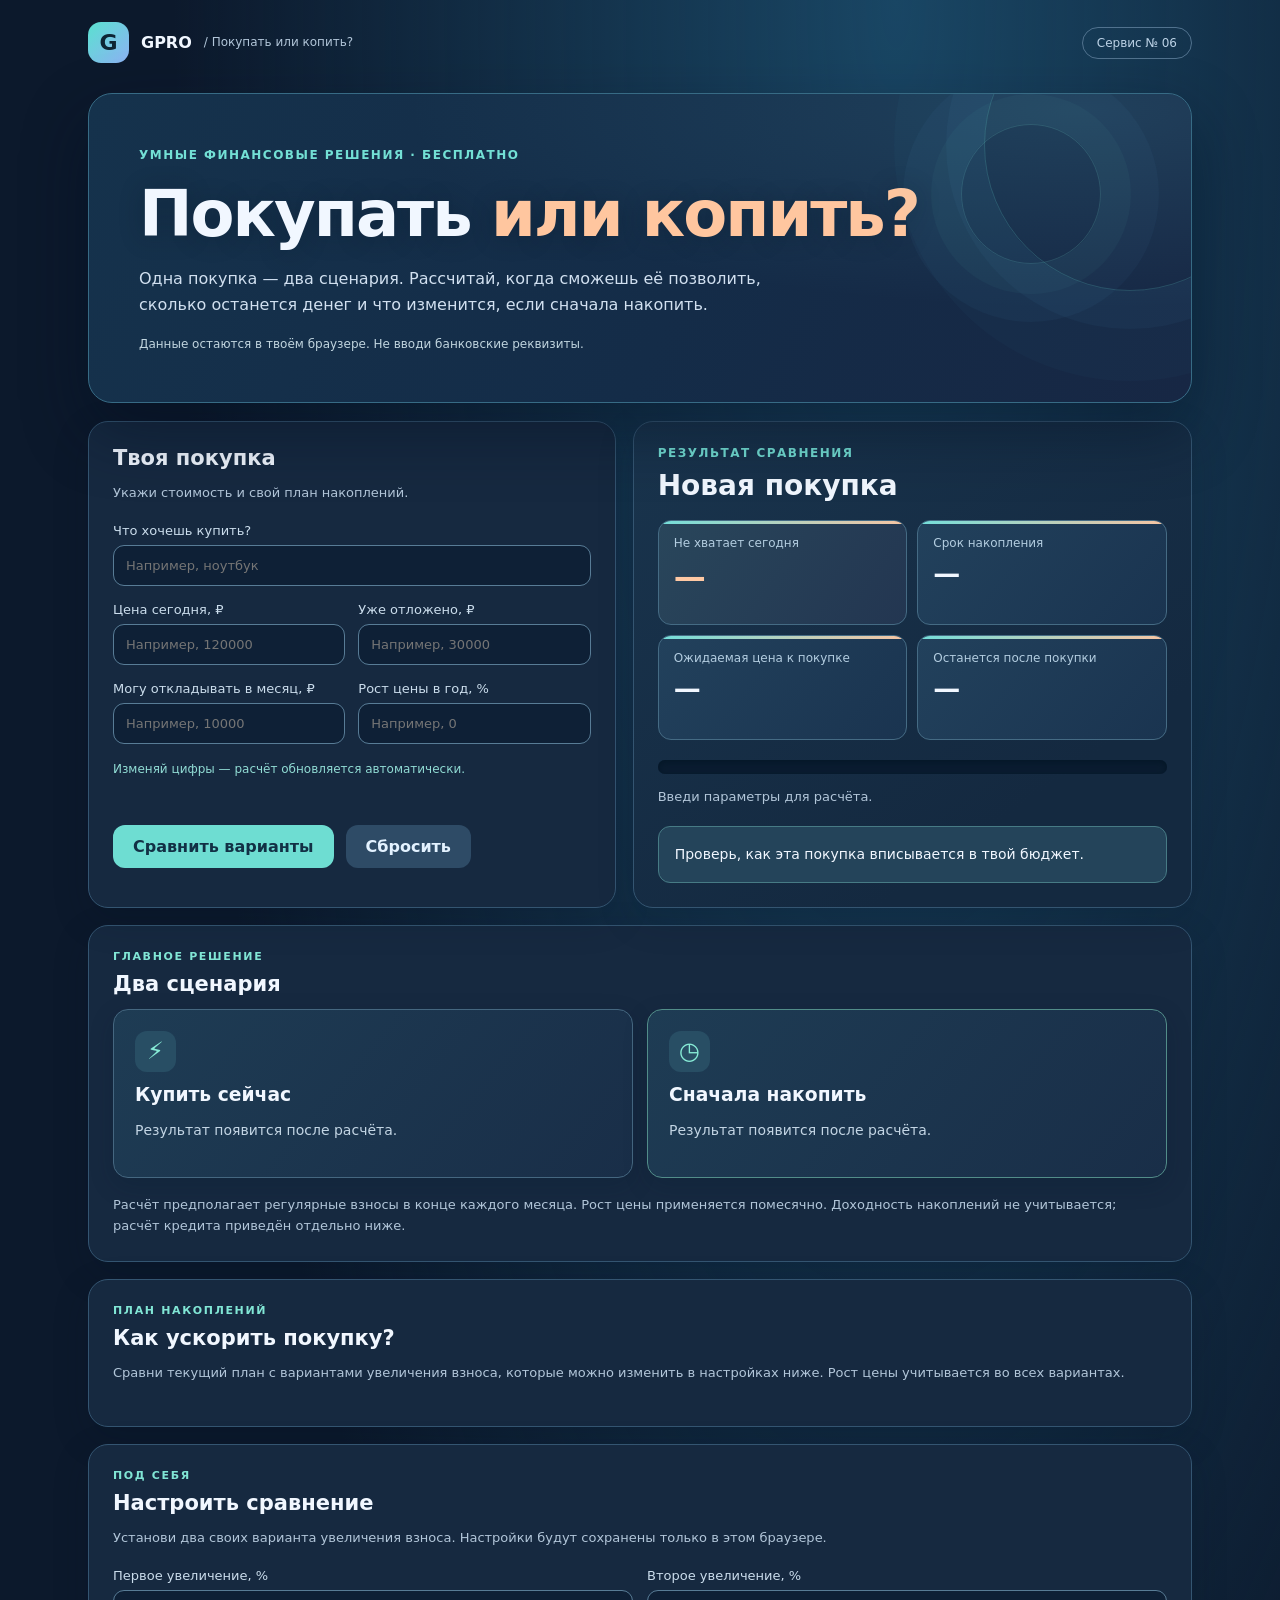
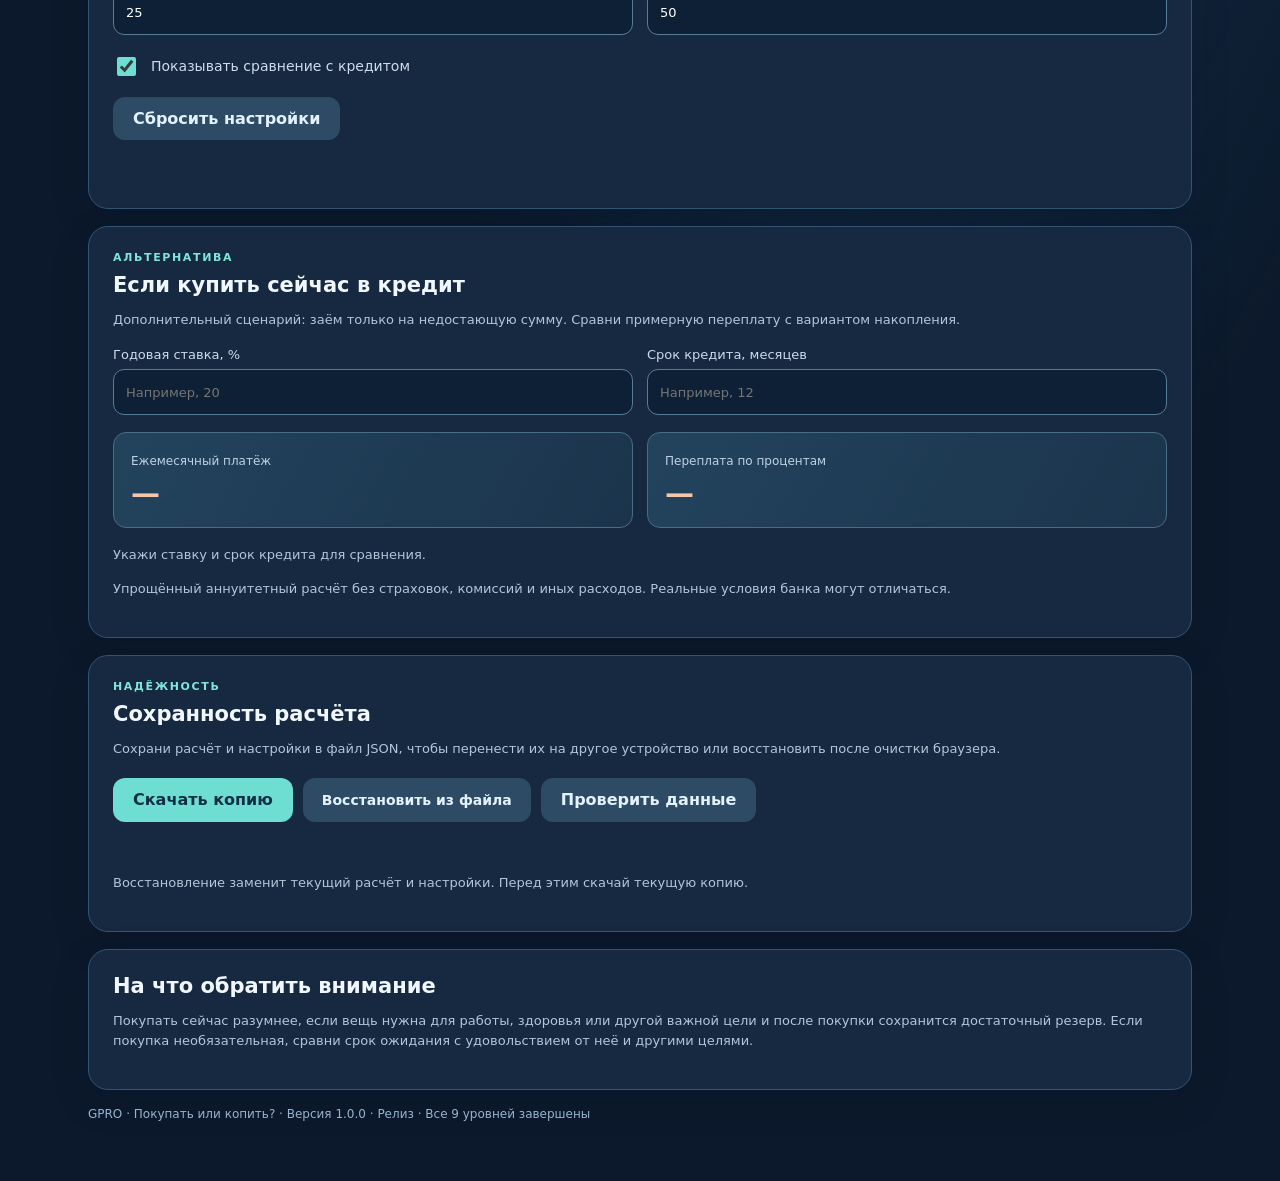
==== commit 01acc288: "release(buy-or-save): owner approved v1.0.0" ====
--- a/buy-or-save/index.html
+++ b/buy-or-save/index.html
@@ -1 +1 @@
-<!doctype html><html lang="ru"><head><meta charset="utf-8"><meta name="viewport" content="width=device-width,initial-scale=1"><meta name="theme-color" content="#102238"><meta name="description" content="Покупать или копить? Бесплатный калькулятор GPRO для планирования крупных покупок."><title>Покупать или копить? — GPRO</title><link rel="stylesheet" href="./css/style.css?v=0.9.2"></head><body><main class="shell"><header class="top"><div class="brand"><span class="mark">G</span><b>GPRO</b><span class="muted">/ Покупать или копить?</span></div><span class="tag">Сервис № 06</span></header><section class="hero"><span class="hero-orbit" aria-hidden="true"></span><span class="eyebrow">Умные финансовые решения · Бесплатно</span><h1>Покупать <em>или копить?</em></h1><p>Одна покупка — два сценария. Рассчитай, когда сможешь её позволить, сколько останется денег и что изменится, если сначала накопить.</p><span class="hint">Данные остаются в твоём браузере. Не вводи банковские реквизиты.</span></section><section class="layout"><section class="panel"><h2>Твоя покупка</h2><p class="muted">Укажи стоимость и свой план накоплений.</p><form id="calculator" novalidate><label>Что хочешь купить?<input id="item" maxlength="75" placeholder="Например, ноутбук"></label><div class="two"><label>Цена сегодня, ₽<input id="price" type="number" min="1" max="1000000000" step="0.01" placeholder="Например, 120000" required></label><label>Уже отложено, ₽<input id="savings" type="number" min="0" max="1000000000" step="0.01" placeholder="Например, 30000" required></label></div><div class="two"><label>Могу откладывать в месяц, ₽<input id="monthly" type="number" min="0" max="1000000000" step="0.01" placeholder="Например, 10000" required></label><label>Рост цены в год, %<input id="growth" type="number" min="-30" max="100" step="0.1" placeholder="Например, 0" required></label></div><p class="form-tip">Изменяй цифры — расчёт обновляется автоматически.</p><p class="error" id="error" role="alert"></p><div class="actions"><button class="button" type="submit">Сравнить варианты</button><button class="button secondary" type="button" id="reset">Сбросить</button></div></form></section><section class="panel output" aria-live="polite"><span class="eyebrow">Результат сравнения</span><h2 id="purchaseTitle">Новая покупка</h2><div class="metrics"><article class="metric-primary"><span>Не хватает сегодня</span><strong id="shortfall">—</strong></article><article><span>Срок накопления</span><strong id="months">—</strong></article><article><span>Ожидаемая цена к покупке</span><strong id="futurePrice">—</strong></article><article><span>Останется после покупки</span><strong id="remaining">—</strong></article></div><div class="meter" role="progressbar" aria-label="Накоплено к текущей цене" aria-valuemin="0" aria-valuemax="100" aria-valuenow="0" id="meter"><span id="fill"></span></div><p class="muted" id="progressText">Введи параметры для расчёта.</p><div class="advice" id="advice">Проверь, как эта покупка вписывается в твой бюджет.</div></section></section><section class="panel comparison"><span class="section-label">Главное решение</span><h2>Два сценария</h2><div class="scenario-grid"><article><span class="scenario-icon">⚡</span><h3>Купить сейчас</h3><p id="nowResult">Результат появится после расчёта.</p></article><article><span class="scenario-icon">◷</span><h3>Сначала накопить</h3><p id="waitResult">Результат появится после расчёта.</p></article></div><p class="muted">Расчёт предполагает регулярные взносы в конце каждого месяца. Рост цены применяется помесячно. Доходность накоплений не учитывается; расчёт кредита приведён отдельно ниже.</p></section><section class="panel alternatives"><span class="section-label">План накоплений</span><h2>Как ускорить покупку?</h2><p class="muted">Сравни текущий план с вариантами увеличения взноса, которые можно изменить в настройках ниже. Рост цены учитывается во всех вариантах.</p><div id="alternativeRows" class="alternatives-list" aria-live="polite"></div></section><section class="panel personal"><span class="section-label">Под себя</span><h2>Настроить сравнение</h2><p class="muted">Установи два своих варианта увеличения взноса. Настройки будут сохранены только в этом браузере.</p><div class="personal-grid"><label>Первое увеличение, %<input id="increaseOne" type="number" min="1" max="300" step="1" value="25"></label><label>Второе увеличение, %<input id="increaseTwo" type="number" min="1" max="300" step="1" value="50"></label></div><label class="check-line"><input type="checkbox" id="showLoan" checked><span>Показывать сравнение с кредитом</span></label><div class="personal-actions"><button type="button" class="button secondary" id="resetPersonal">Сбросить настройки</button></div><p class="muted" id="personalStatus" role="status"></p></section><section class="panel credit" id="loanSection"><span class="section-label">Альтернатива</span><h2>Если купить сейчас в кредит</h2><p class="muted">Дополнительный сценарий: заём только на недостающую сумму. Сравни примерную переплату с вариантом накопления.</p><div class="credit-fields"><label>Годовая ставка, %<input id="loanRate" type="number" min="0" max="100" step="0.1" placeholder="Например, 20"></label><label>Срок кредита, месяцев<input id="loanTerm" type="number" min="1" max="120" step="1" placeholder="Например, 12"></label></div><div class="credit-stats"><div><span>Ежемесячный платёж</span><strong id="loanPayment">—</strong></div><div><span>Переплата по процентам</span><strong id="loanOverpayment">—</strong></div></div><p class="muted" id="loanAdvice">Укажи ставку и срок кредита для сравнения.</p><p class="muted">Упрощённый аннуитетный расчёт без страховок, комиссий и иных расходов. Реальные условия банка могут отличаться.</p></section><section class="panel backup"><span class="section-label">Надёжность</span><h2>Сохранность расчёта</h2><p class="muted">Сохрани расчёт и настройки в файл JSON, чтобы перенести их на другое устройство или восстановить после очистки браузера.</p><div class="backup-actions"><button id="exportData" type="button" class="button">Скачать копию</button><label class="import-label">Восстановить из файла<input id="importData" type="file" accept=".json,application/json"></label><button id="validateData" type="button" class="button secondary">Проверить данные</button></div><p id="backupStatus" role="status" aria-live="polite" class="muted"></p><p class="muted">Восстановление заменит текущий расчёт и настройки. Перед этим скачай текущую копию.</p></section><section class="panel"><h2>На что обратить внимание</h2><p class="muted">Покупать сейчас разумнее, если вещь нужна для работы, здоровья или другой важной цели и после покупки сохранится достаточный резерв. Если покупка необязательная, сравни срок ожидания с удовольствием от неё и другими целями.</p></section><footer>GPRO · Покупать или копить? · Версия 0.9.2 · Уровень 9 из 9 — на проверке</footer></main><script src="./js/app.js?v=0.9.2"></script></body></html>+<!doctype html><html lang="ru"><head><meta charset="utf-8"><meta name="viewport" content="width=device-width,initial-scale=1"><meta name="theme-color" content="#102238"><meta name="description" content="Покупать или копить? Бесплатный калькулятор GPRO для планирования крупных покупок."><title>Покупать или копить? — GPRO</title><link rel="stylesheet" href="./css/style.css?v=1.0.0"></head><body><main class="shell"><header class="top"><div class="brand"><span class="mark">G</span><b>GPRO</b><span class="muted">/ Покупать или копить?</span></div><span class="tag">Сервис № 06</span></header><section class="hero"><span class="hero-orbit" aria-hidden="true"></span><span class="eyebrow">Умные финансовые решения · Бесплатно</span><h1>Покупать <em>или копить?</em></h1><p>Одна покупка — два сценария. Рассчитай, когда сможешь её позволить, сколько останется денег и что изменится, если сначала накопить.</p><span class="hint">Данные остаются в твоём браузере. Не вводи банковские реквизиты.</span></section><section class="layout"><section class="panel"><h2>Твоя покупка</h2><p class="muted">Укажи стоимость и свой план накоплений.</p><form id="calculator" novalidate><label>Что хочешь купить?<input id="item" maxlength="75" placeholder="Например, ноутбук"></label><div class="two"><label>Цена сегодня, ₽<input id="price" type="number" min="1" max="1000000000" step="0.01" placeholder="Например, 120000" required></label><label>Уже отложено, ₽<input id="savings" type="number" min="0" max="1000000000" step="0.01" placeholder="Например, 30000" required></label></div><div class="two"><label>Могу откладывать в месяц, ₽<input id="monthly" type="number" min="0" max="1000000000" step="0.01" placeholder="Например, 10000" required></label><label>Рост цены в год, %<input id="growth" type="number" min="-30" max="100" step="0.1" placeholder="Например, 0" required></label></div><p class="form-tip">Изменяй цифры — расчёт обновляется автоматически.</p><p class="error" id="error" role="alert"></p><div class="actions"><button class="button" type="submit">Сравнить варианты</button><button class="button secondary" type="button" id="reset">Сбросить</button></div></form></section><section class="panel output" aria-live="polite"><span class="eyebrow">Результат сравнения</span><h2 id="purchaseTitle">Новая покупка</h2><div class="metrics"><article class="metric-primary"><span>Не хватает сегодня</span><strong id="shortfall">—</strong></article><article><span>Срок накопления</span><strong id="months">—</strong></article><article><span>Ожидаемая цена к покупке</span><strong id="futurePrice">—</strong></article><article><span>Останется после покупки</span><strong id="remaining">—</strong></article></div><div class="meter" role="progressbar" aria-label="Накоплено к текущей цене" aria-valuemin="0" aria-valuemax="100" aria-valuenow="0" id="meter"><span id="fill"></span></div><p class="muted" id="progressText">Введи параметры для расчёта.</p><div class="advice" id="advice">Проверь, как эта покупка вписывается в твой бюджет.</div></section></section><section class="panel comparison"><span class="section-label">Главное решение</span><h2>Два сценария</h2><div class="scenario-grid"><article><span class="scenario-icon">⚡</span><h3>Купить сейчас</h3><p id="nowResult">Результат появится после расчёта.</p></article><article><span class="scenario-icon">◷</span><h3>Сначала накопить</h3><p id="waitResult">Результат появится после расчёта.</p></article></div><p class="muted">Расчёт предполагает регулярные взносы в конце каждого месяца. Рост цены применяется помесячно. Доходность накоплений не учитывается; расчёт кредита приведён отдельно ниже.</p></section><section class="panel alternatives"><span class="section-label">План накоплений</span><h2>Как ускорить покупку?</h2><p class="muted">Сравни текущий план с вариантами увеличения взноса, которые можно изменить в настройках ниже. Рост цены учитывается во всех вариантах.</p><div id="alternativeRows" class="alternatives-list" aria-live="polite"></div></section><section class="panel personal"><span class="section-label">Под себя</span><h2>Настроить сравнение</h2><p class="muted">Установи два своих варианта увеличения взноса. Настройки будут сохранены только в этом браузере.</p><div class="personal-grid"><label>Первое увеличение, %<input id="increaseOne" type="number" min="1" max="300" step="1" value="25"></label><label>Второе увеличение, %<input id="increaseTwo" type="number" min="1" max="300" step="1" value="50"></label></div><label class="check-line"><input type="checkbox" id="showLoan" checked><span>Показывать сравнение с кредитом</span></label><div class="personal-actions"><button type="button" class="button secondary" id="resetPersonal">Сбросить настройки</button></div><p class="muted" id="personalStatus" role="status"></p></section><section class="panel credit" id="loanSection"><span class="section-label">Альтернатива</span><h2>Если купить сейчас в кредит</h2><p class="muted">Дополнительный сценарий: заём только на недостающую сумму. Сравни примерную переплату с вариантом накопления.</p><div class="credit-fields"><label>Годовая ставка, %<input id="loanRate" type="number" min="0" max="100" step="0.1" placeholder="Например, 20"></label><label>Срок кредита, месяцев<input id="loanTerm" type="number" min="1" max="120" step="1" placeholder="Например, 12"></label></div><div class="credit-stats"><div><span>Ежемесячный платёж</span><strong id="loanPayment">—</strong></div><div><span>Переплата по процентам</span><strong id="loanOverpayment">—</strong></div></div><p class="muted" id="loanAdvice">Укажи ставку и срок кредита для сравнения.</p><p class="muted">Упрощённый аннуитетный расчёт без страховок, комиссий и иных расходов. Реальные условия банка могут отличаться.</p></section><section class="panel backup"><span class="section-label">Надёжность</span><h2>Сохранность расчёта</h2><p class="muted">Сохрани расчёт и настройки в файл JSON, чтобы перенести их на другое устройство или восстановить после очистки браузера.</p><div class="backup-actions"><button id="exportData" type="button" class="button">Скачать копию</button><label class="import-label">Восстановить из файла<input id="importData" type="file" accept=".json,application/json"></label><button id="validateData" type="button" class="button secondary">Проверить данные</button></div><p id="backupStatus" role="status" aria-live="polite" class="muted"></p><p class="muted">Восстановление заменит текущий расчёт и настройки. Перед этим скачай текущую копию.</p></section><section class="panel"><h2>На что обратить внимание</h2><p class="muted">Покупать сейчас разумнее, если вещь нужна для работы, здоровья или другой важной цели и после покупки сохранится достаточный резерв. Если покупка необязательная, сравни срок ожидания с удовольствием от неё и другими целями.</p></section><footer>GPRO · Покупать или копить? · Версия 1.0.0 · Релиз · Все 9 уровней завершены</footer></main><script src="./js/app.js?v=1.0.0"></script></body></html>
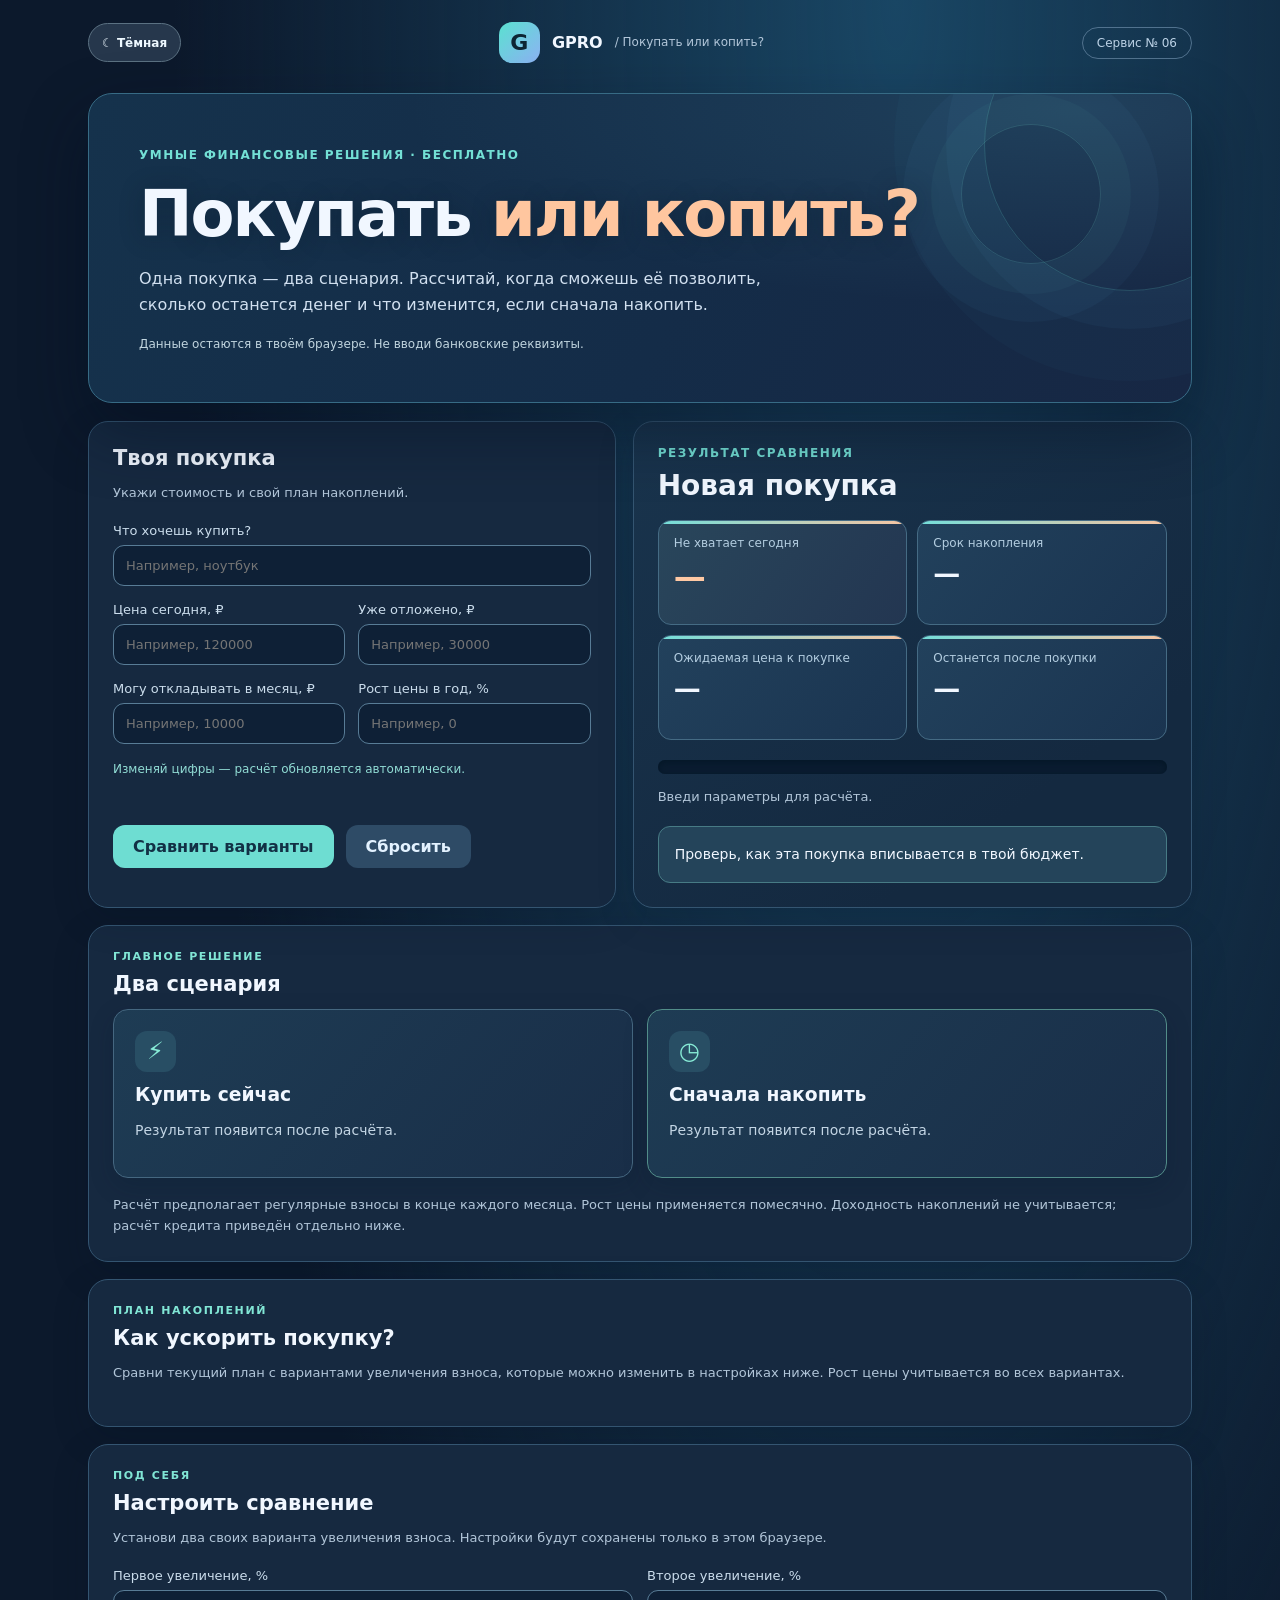
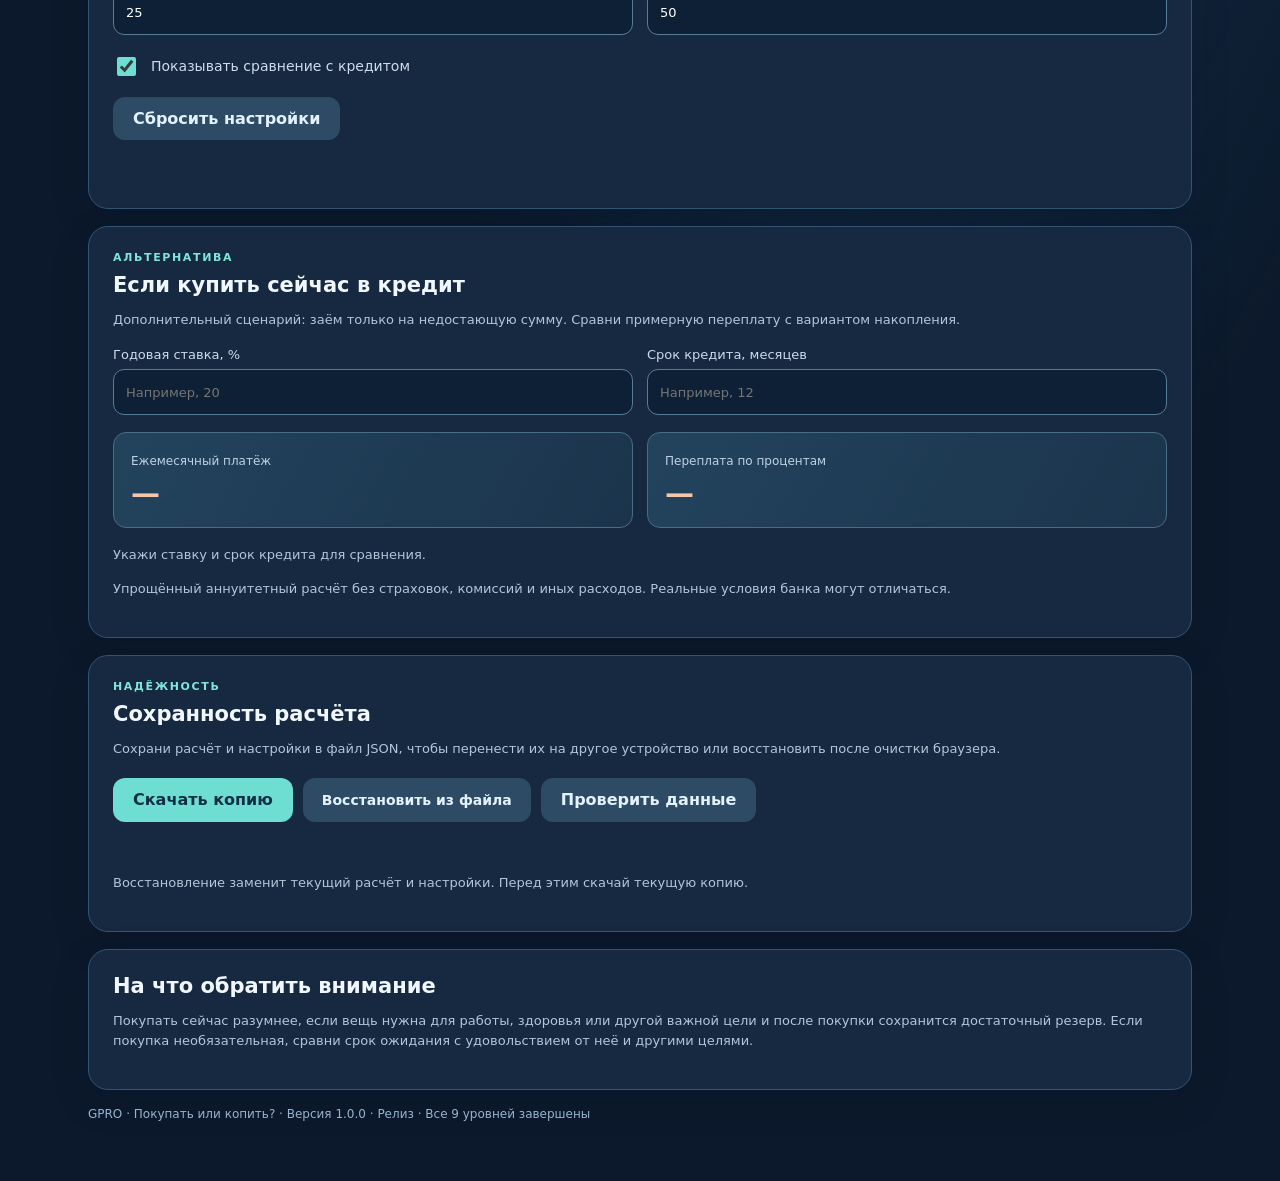
==== commit fa620454: "feat(buy-or-save): activate two-theme UI without modifying dark design" ====
--- a/buy-or-save/index.html
+++ b/buy-or-save/index.html
@@ -1 +1 @@
-<!doctype html><html lang="ru"><head><meta charset="utf-8"><meta name="viewport" content="width=device-width,initial-scale=1"><meta name="theme-color" content="#102238"><meta name="description" content="Покупать или копить? Бесплатный калькулятор GPRO для планирования крупных покупок."><title>Покупать или копить? — GPRO</title><link rel="stylesheet" href="./css/style.css?v=1.0.0"></head><body><main class="shell"><header class="top"><div class="brand"><span class="mark">G</span><b>GPRO</b><span class="muted">/ Покупать или копить?</span></div><span class="tag">Сервис № 06</span></header><section class="hero"><span class="hero-orbit" aria-hidden="true"></span><span class="eyebrow">Умные финансовые решения · Бесплатно</span><h1>Покупать <em>или копить?</em></h1><p>Одна покупка — два сценария. Рассчитай, когда сможешь её позволить, сколько останется денег и что изменится, если сначала накопить.</p><span class="hint">Данные остаются в твоём браузере. Не вводи банковские реквизиты.</span></section><section class="layout"><section class="panel"><h2>Твоя покупка</h2><p class="muted">Укажи стоимость и свой план накоплений.</p><form id="calculator" novalidate><label>Что хочешь купить?<input id="item" maxlength="75" placeholder="Например, ноутбук"></label><div class="two"><label>Цена сегодня, ₽<input id="price" type="number" min="1" max="1000000000" step="0.01" placeholder="Например, 120000" required></label><label>Уже отложено, ₽<input id="savings" type="number" min="0" max="1000000000" step="0.01" placeholder="Например, 30000" required></label></div><div class="two"><label>Могу откладывать в месяц, ₽<input id="monthly" type="number" min="0" max="1000000000" step="0.01" placeholder="Например, 10000" required></label><label>Рост цены в год, %<input id="growth" type="number" min="-30" max="100" step="0.1" placeholder="Например, 0" required></label></div><p class="form-tip">Изменяй цифры — расчёт обновляется автоматически.</p><p class="error" id="error" role="alert"></p><div class="actions"><button class="button" type="submit">Сравнить варианты</button><button class="button secondary" type="button" id="reset">Сбросить</button></div></form></section><section class="panel output" aria-live="polite"><span class="eyebrow">Результат сравнения</span><h2 id="purchaseTitle">Новая покупка</h2><div class="metrics"><article class="metric-primary"><span>Не хватает сегодня</span><strong id="shortfall">—</strong></article><article><span>Срок накопления</span><strong id="months">—</strong></article><article><span>Ожидаемая цена к покупке</span><strong id="futurePrice">—</strong></article><article><span>Останется после покупки</span><strong id="remaining">—</strong></article></div><div class="meter" role="progressbar" aria-label="Накоплено к текущей цене" aria-valuemin="0" aria-valuemax="100" aria-valuenow="0" id="meter"><span id="fill"></span></div><p class="muted" id="progressText">Введи параметры для расчёта.</p><div class="advice" id="advice">Проверь, как эта покупка вписывается в твой бюджет.</div></section></section><section class="panel comparison"><span class="section-label">Главное решение</span><h2>Два сценария</h2><div class="scenario-grid"><article><span class="scenario-icon">⚡</span><h3>Купить сейчас</h3><p id="nowResult">Результат появится после расчёта.</p></article><article><span class="scenario-icon">◷</span><h3>Сначала накопить</h3><p id="waitResult">Результат появится после расчёта.</p></article></div><p class="muted">Расчёт предполагает регулярные взносы в конце каждого месяца. Рост цены применяется помесячно. Доходность накоплений не учитывается; расчёт кредита приведён отдельно ниже.</p></section><section class="panel alternatives"><span class="section-label">План накоплений</span><h2>Как ускорить покупку?</h2><p class="muted">Сравни текущий план с вариантами увеличения взноса, которые можно изменить в настройках ниже. Рост цены учитывается во всех вариантах.</p><div id="alternativeRows" class="alternatives-list" aria-live="polite"></div></section><section class="panel personal"><span class="section-label">Под себя</span><h2>Настроить сравнение</h2><p class="muted">Установи два своих варианта увеличения взноса. Настройки будут сохранены только в этом браузере.</p><div class="personal-grid"><label>Первое увеличение, %<input id="increaseOne" type="number" min="1" max="300" step="1" value="25"></label><label>Второе увеличение, %<input id="increaseTwo" type="number" min="1" max="300" step="1" value="50"></label></div><label class="check-line"><input type="checkbox" id="showLoan" checked><span>Показывать сравнение с кредитом</span></label><div class="personal-actions"><button type="button" class="button secondary" id="resetPersonal">Сбросить настройки</button></div><p class="muted" id="personalStatus" role="status"></p></section><section class="panel credit" id="loanSection"><span class="section-label">Альтернатива</span><h2>Если купить сейчас в кредит</h2><p class="muted">Дополнительный сценарий: заём только на недостающую сумму. Сравни примерную переплату с вариантом накопления.</p><div class="credit-fields"><label>Годовая ставка, %<input id="loanRate" type="number" min="0" max="100" step="0.1" placeholder="Например, 20"></label><label>Срок кредита, месяцев<input id="loanTerm" type="number" min="1" max="120" step="1" placeholder="Например, 12"></label></div><div class="credit-stats"><div><span>Ежемесячный платёж</span><strong id="loanPayment">—</strong></div><div><span>Переплата по процентам</span><strong id="loanOverpayment">—</strong></div></div><p class="muted" id="loanAdvice">Укажи ставку и срок кредита для сравнения.</p><p class="muted">Упрощённый аннуитетный расчёт без страховок, комиссий и иных расходов. Реальные условия банка могут отличаться.</p></section><section class="panel backup"><span class="section-label">Надёжность</span><h2>Сохранность расчёта</h2><p class="muted">Сохрани расчёт и настройки в файл JSON, чтобы перенести их на другое устройство или восстановить после очистки браузера.</p><div class="backup-actions"><button id="exportData" type="button" class="button">Скачать копию</button><label class="import-label">Восстановить из файла<input id="importData" type="file" accept=".json,application/json"></label><button id="validateData" type="button" class="button secondary">Проверить данные</button></div><p id="backupStatus" role="status" aria-live="polite" class="muted"></p><p class="muted">Восстановление заменит текущий расчёт и настройки. Перед этим скачай текущую копию.</p></section><section class="panel"><h2>На что обратить внимание</h2><p class="muted">Покупать сейчас разумнее, если вещь нужна для работы, здоровья или другой важной цели и после покупки сохранится достаточный резерв. Если покупка необязательная, сравни срок ожидания с удовольствием от неё и другими целями.</p></section><footer>GPRO · Покупать или копить? · Версия 1.0.0 · Релиз · Все 9 уровней завершены</footer></main><script src="./js/app.js?v=1.0.0"></script></body></html>+<!doctype html><html lang="ru"><head><meta charset="utf-8"><meta name="viewport" content="width=device-width,initial-scale=1"><meta name="theme-color" content="#102238"><meta name="description" content="Покупать или копить? Бесплатный калькулятор GPRO для планирования крупных покупок."><title>Покупать или копить? — GPRO</title><link rel="stylesheet" href="./css/style.css?v=1.0.0"><link rel="stylesheet" href="./css/theme-light.css?v=1.1.0"></head><body><main class="shell"><header class="top"><button type="button" id="themeToggle" class="theme-toggle" aria-pressed="false" aria-label="Включить светлую тему">☾ Тёмная</button><div class="brand"><span class="mark">G</span><b>GPRO</b><span class="muted">/ Покупать или копить?</span></div><span class="tag">Сервис № 06</span></header><section class="hero"><span class="hero-orbit" aria-hidden="true"></span><span class="eyebrow">Умные финансовые решения · Бесплатно</span><h1>Покупать <em>или копить?</em></h1><p>Одна покупка — два сценария. Рассчитай, когда сможешь её позволить, сколько останется денег и что изменится, если сначала накопить.</p><span class="hint">Данные остаются в твоём браузере. Не вводи банковские реквизиты.</span></section><section class="layout"><section class="panel"><h2>Твоя покупка</h2><p class="muted">Укажи стоимость и свой план накоплений.</p><form id="calculator" novalidate><label>Что хочешь купить?<input id="item" maxlength="75" placeholder="Например, ноутбук"></label><div class="two"><label>Цена сегодня, ₽<input id="price" type="number" min="1" max="1000000000" step="0.01" placeholder="Например, 120000" required></label><label>Уже отложено, ₽<input id="savings" type="number" min="0" max="1000000000" step="0.01" placeholder="Например, 30000" required></label></div><div class="two"><label>Могу откладывать в месяц, ₽<input id="monthly" type="number" min="0" max="1000000000" step="0.01" placeholder="Например, 10000" required></label><label>Рост цены в год, %<input id="growth" type="number" min="-30" max="100" step="0.1" placeholder="Например, 0" required></label></div><p class="form-tip">Изменяй цифры — расчёт обновляется автоматически.</p><p class="error" id="error" role="alert"></p><div class="actions"><button class="button" type="submit">Сравнить варианты</button><button class="button secondary" type="button" id="reset">Сбросить</button></div></form></section><section class="panel output" aria-live="polite"><span class="eyebrow">Результат сравнения</span><h2 id="purchaseTitle">Новая покупка</h2><div class="metrics"><article class="metric-primary"><span>Не хватает сегодня</span><strong id="shortfall">—</strong></article><article><span>Срок накопления</span><strong id="months">—</strong></article><article><span>Ожидаемая цена к покупке</span><strong id="futurePrice">—</strong></article><article><span>Останется после покупки</span><strong id="remaining">—</strong></article></div><div class="meter" role="progressbar" aria-label="Накоплено к текущей цене" aria-valuemin="0" aria-valuemax="100" aria-valuenow="0" id="meter"><span id="fill"></span></div><p class="muted" id="progressText">Введи параметры для расчёта.</p><div class="advice" id="advice">Проверь, как эта покупка вписывается в твой бюджет.</div></section></section><section class="panel comparison"><span class="section-label">Главное решение</span><h2>Два сценария</h2><div class="scenario-grid"><article><span class="scenario-icon">⚡</span><h3>Купить сейчас</h3><p id="nowResult">Результат появится после расчёта.</p></article><article><span class="scenario-icon">◷</span><h3>Сначала накопить</h3><p id="waitResult">Результат появится после расчёта.</p></article></div><p class="muted">Расчёт предполагает регулярные взносы в конце каждого месяца. Рост цены применяется помесячно. Доходность накоплений не учитывается; расчёт кредита приведён отдельно ниже.</p></section><section class="panel alternatives"><span class="section-label">План накоплений</span><h2>Как ускорить покупку?</h2><p class="muted">Сравни текущий план с вариантами увеличения взноса, которые можно изменить в настройках ниже. Рост цены учитывается во всех вариантах.</p><div id="alternativeRows" class="alternatives-list" aria-live="polite"></div></section><section class="panel personal"><span class="section-label">Под себя</span><h2>Настроить сравнение</h2><p class="muted">Установи два своих варианта увеличения взноса. Настройки будут сохранены только в этом браузере.</p><div class="personal-grid"><label>Первое увеличение, %<input id="increaseOne" type="number" min="1" max="300" step="1" value="25"></label><label>Второе увеличение, %<input id="increaseTwo" type="number" min="1" max="300" step="1" value="50"></label></div><label class="check-line"><input type="checkbox" id="showLoan" checked><span>Показывать сравнение с кредитом</span></label><div class="personal-actions"><button type="button" class="button secondary" id="resetPersonal">Сбросить настройки</button></div><p class="muted" id="personalStatus" role="status"></p></section><section class="panel credit" id="loanSection"><span class="section-label">Альтернатива</span><h2>Если купить сейчас в кредит</h2><p class="muted">Дополнительный сценарий: заём только на недостающую сумму. Сравни примерную переплату с вариантом накопления.</p><div class="credit-fields"><label>Годовая ставка, %<input id="loanRate" type="number" min="0" max="100" step="0.1" placeholder="Например, 20"></label><label>Срок кредита, месяцев<input id="loanTerm" type="number" min="1" max="120" step="1" placeholder="Например, 12"></label></div><div class="credit-stats"><div><span>Ежемесячный платёж</span><strong id="loanPayment">—</strong></div><div><span>Переплата по процентам</span><strong id="loanOverpayment">—</strong></div></div><p class="muted" id="loanAdvice">Укажи ставку и срок кредита для сравнения.</p><p class="muted">Упрощённый аннуитетный расчёт без страховок, комиссий и иных расходов. Реальные условия банка могут отличаться.</p></section><section class="panel backup"><span class="section-label">Надёжность</span><h2>Сохранность расчёта</h2><p class="muted">Сохрани расчёт и настройки в файл JSON, чтобы перенести их на другое устройство или восстановить после очистки браузера.</p><div class="backup-actions"><button id="exportData" type="button" class="button">Скачать копию</button><label class="import-label">Восстановить из файла<input id="importData" type="file" accept=".json,application/json"></label><button id="validateData" type="button" class="button secondary">Проверить данные</button></div><p id="backupStatus" role="status" aria-live="polite" class="muted"></p><p class="muted">Восстановление заменит текущий расчёт и настройки. Перед этим скачай текущую копию.</p></section><section class="panel"><h2>На что обратить внимание</h2><p class="muted">Покупать сейчас разумнее, если вещь нужна для работы, здоровья или другой важной цели и после покупки сохранится достаточный резерв. Если покупка необязательная, сравни срок ожидания с удовольствием от неё и другими целями.</p></section><footer>GPRO · Покупать или копить? · Версия 1.0.0 · Релиз · Все 9 уровней завершены</footer></main><script src="./js/app.js?v=1.0.0"></script><script src="./js/theme-toggle.js?v=1.1.0"></script></body></html>
--- a/buy-or-save/css/theme-light.css
+++ b/buy-or-save/css/theme-light.css
@@ -0,0 +1,24 @@
+/* Individual GPRO light palette; existing dark stylesheet remains unchanged. */
+html[data-theme="light"]{color-scheme:light;color:#355771;background:#f3f9fb}
+html[data-theme="light"] body{background:radial-gradient(ellipse at 65% 0%,#e0f1f3,transparent 57%),#f3f9fb}
+html[data-theme="light"] .hero{background:linear-gradient(120deg,#e0f1f3,#ffffff 90%);border-color:#cbd6d9;box-shadow:0 18px 45px #71809020}
+html[data-theme="light"] .hero h1{color:#355771}
+html[data-theme="light"] .hero h1 em,html[data-theme="light"] .hero h1 span,html[data-theme="light"] .eyebrow{color:#3d9794}
+html[data-theme="light"] .hero p,html[data-theme="light"] .privacy,html[data-theme="light"] .notice{color:#586c76}
+html[data-theme="light"] .panel{background:#fff;border-color:#d9e4e5;color:#355771}
+html[data-theme="light"] .tag{border-color:#d0dadb;background:#fff;color:#58707a}
+html[data-theme="light"] .sub,html[data-theme="light"] .muted,html[data-theme="light"] .hint{color:#637985}
+html[data-theme="light"] label,html[data-theme="light"] form label{color:#475f6a}
+html[data-theme="light"] input,html[data-theme="light"] select{color:#2a4352;background:#fff;border-color:#b9cdd4;color-scheme:light}
+html[data-theme="light"] .button.secondary,html[data-theme="light"] .secondary{background:#e4eff0;color:#355771}
+html[data-theme="light"] .metrics article,html[data-theme="light"] .scenario-grid article,html[data-theme="light"] .advice,html[data-theme="light"] .scenario-icon{background:#f3f9fb;border-color:#d2dfdf;color:#355771}
+html[data-theme="light"] .metrics span,html[data-theme="light"] .scenario-grid p,html[data-theme="light"] .hint{color:#607480}
+html[data-theme="light"] .chip{color:#355771;border-color:#b8d0d0}
+html[data-theme="light"] .chip.selected{background:#e0f1f3;color:#355771}
+html[data-theme="light"] .meter{background:#dae5e5}
+html[data-theme="light"] footer{color:#74868b}
+.theme-toggle{border:1px solid #5b7182;border-radius:24px;padding:9px 13px;background:#26374c;color:#edf8ff;min-height:39px;font-weight:800;font-size:12px;cursor:pointer;white-space:nowrap}
+.theme-toggle:focus-visible{outline:2px solid #81c9ce;outline-offset:3px}
+html[data-theme="light"] .theme-toggle{background:white;border-color:#c7dadb;color:#355771}
+@media(max-width:520px){.top,.header{flex-wrap:wrap}.theme-toggle{margin-left:auto}}
+@media print{.theme-toggle{display:none!important}}
